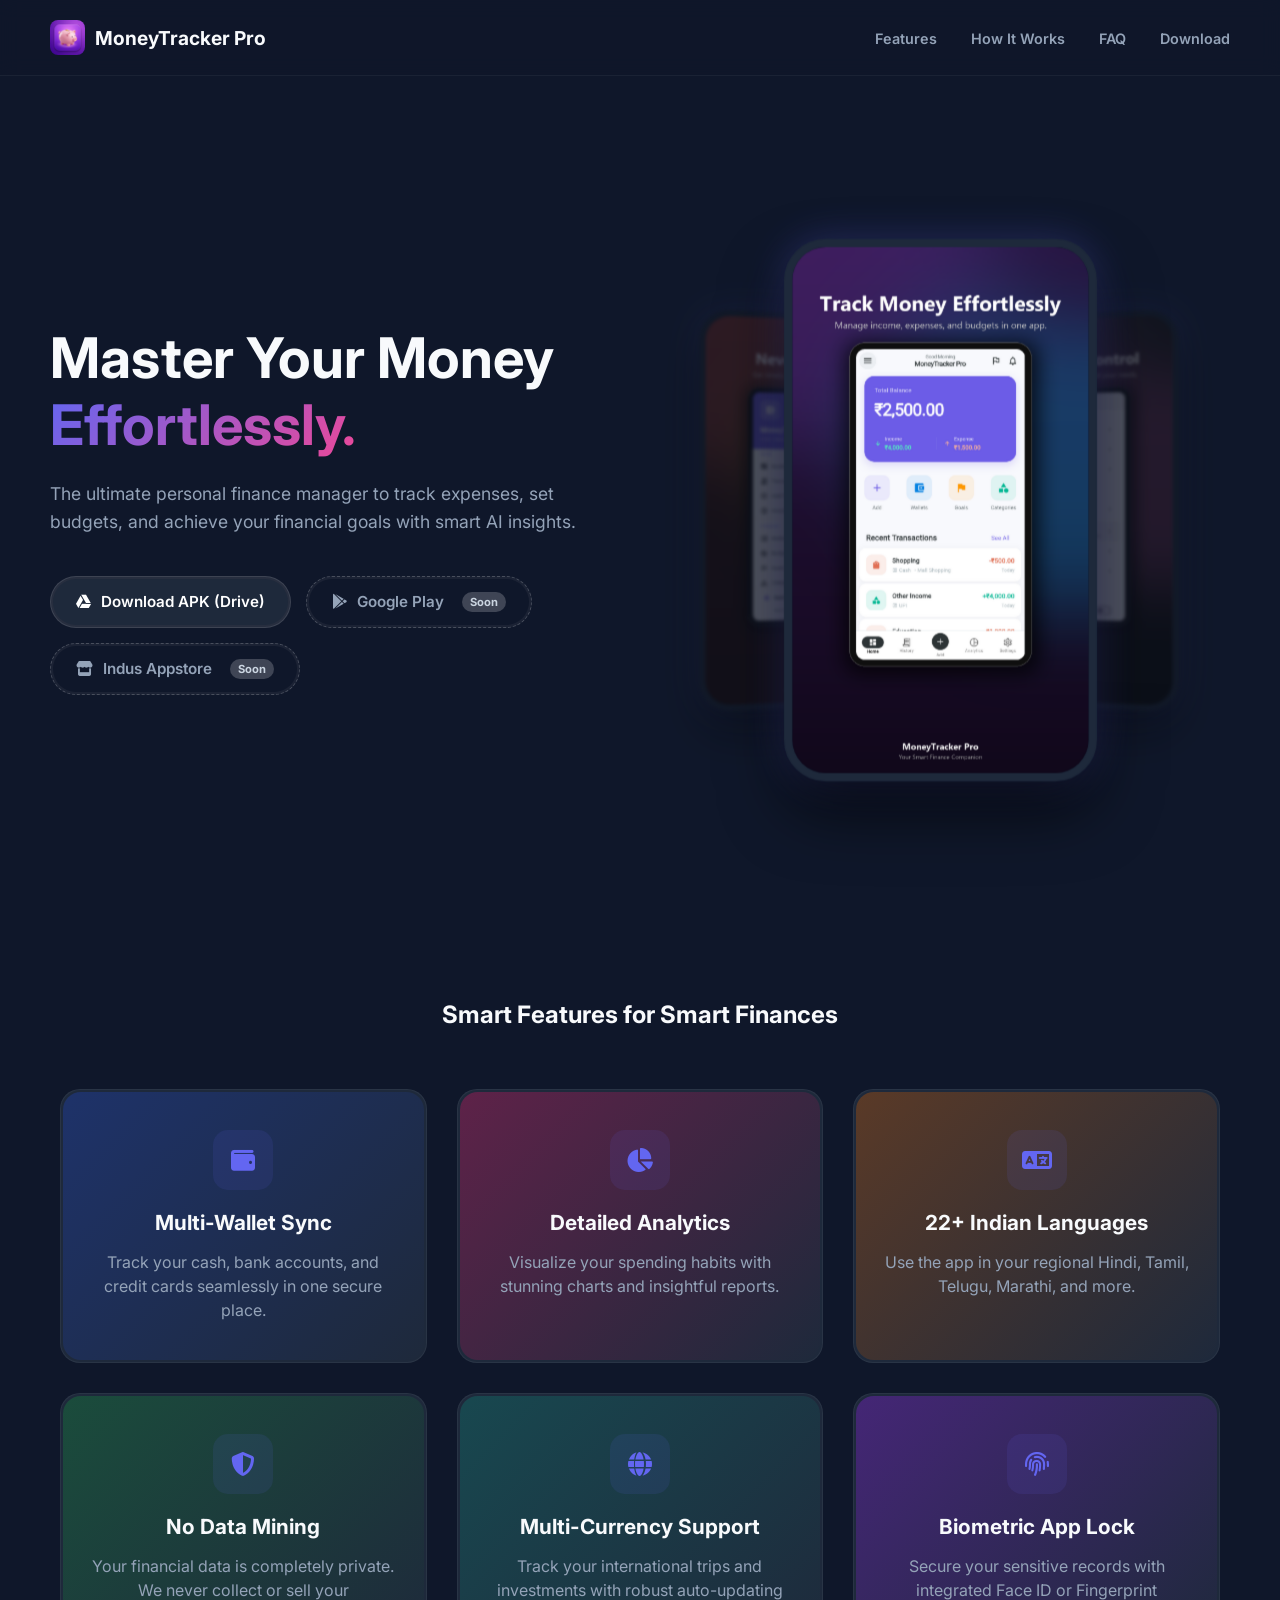
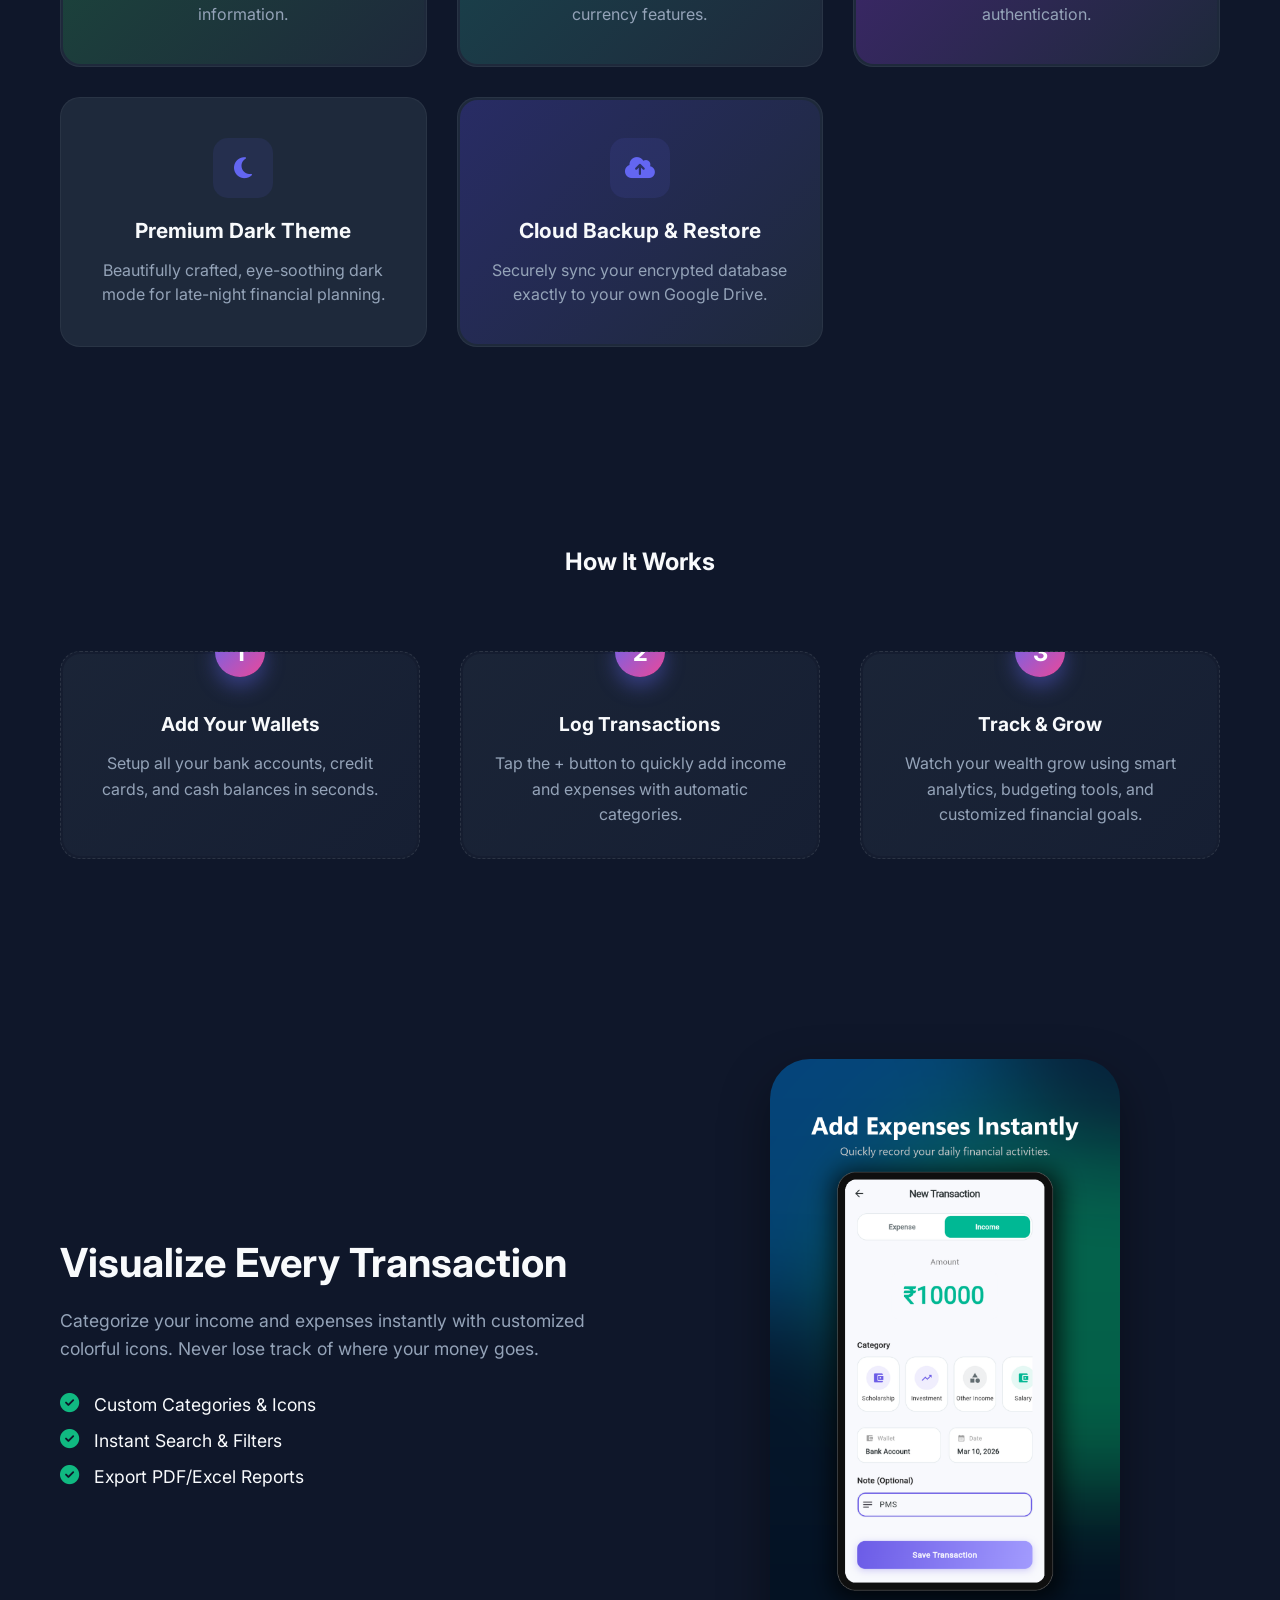
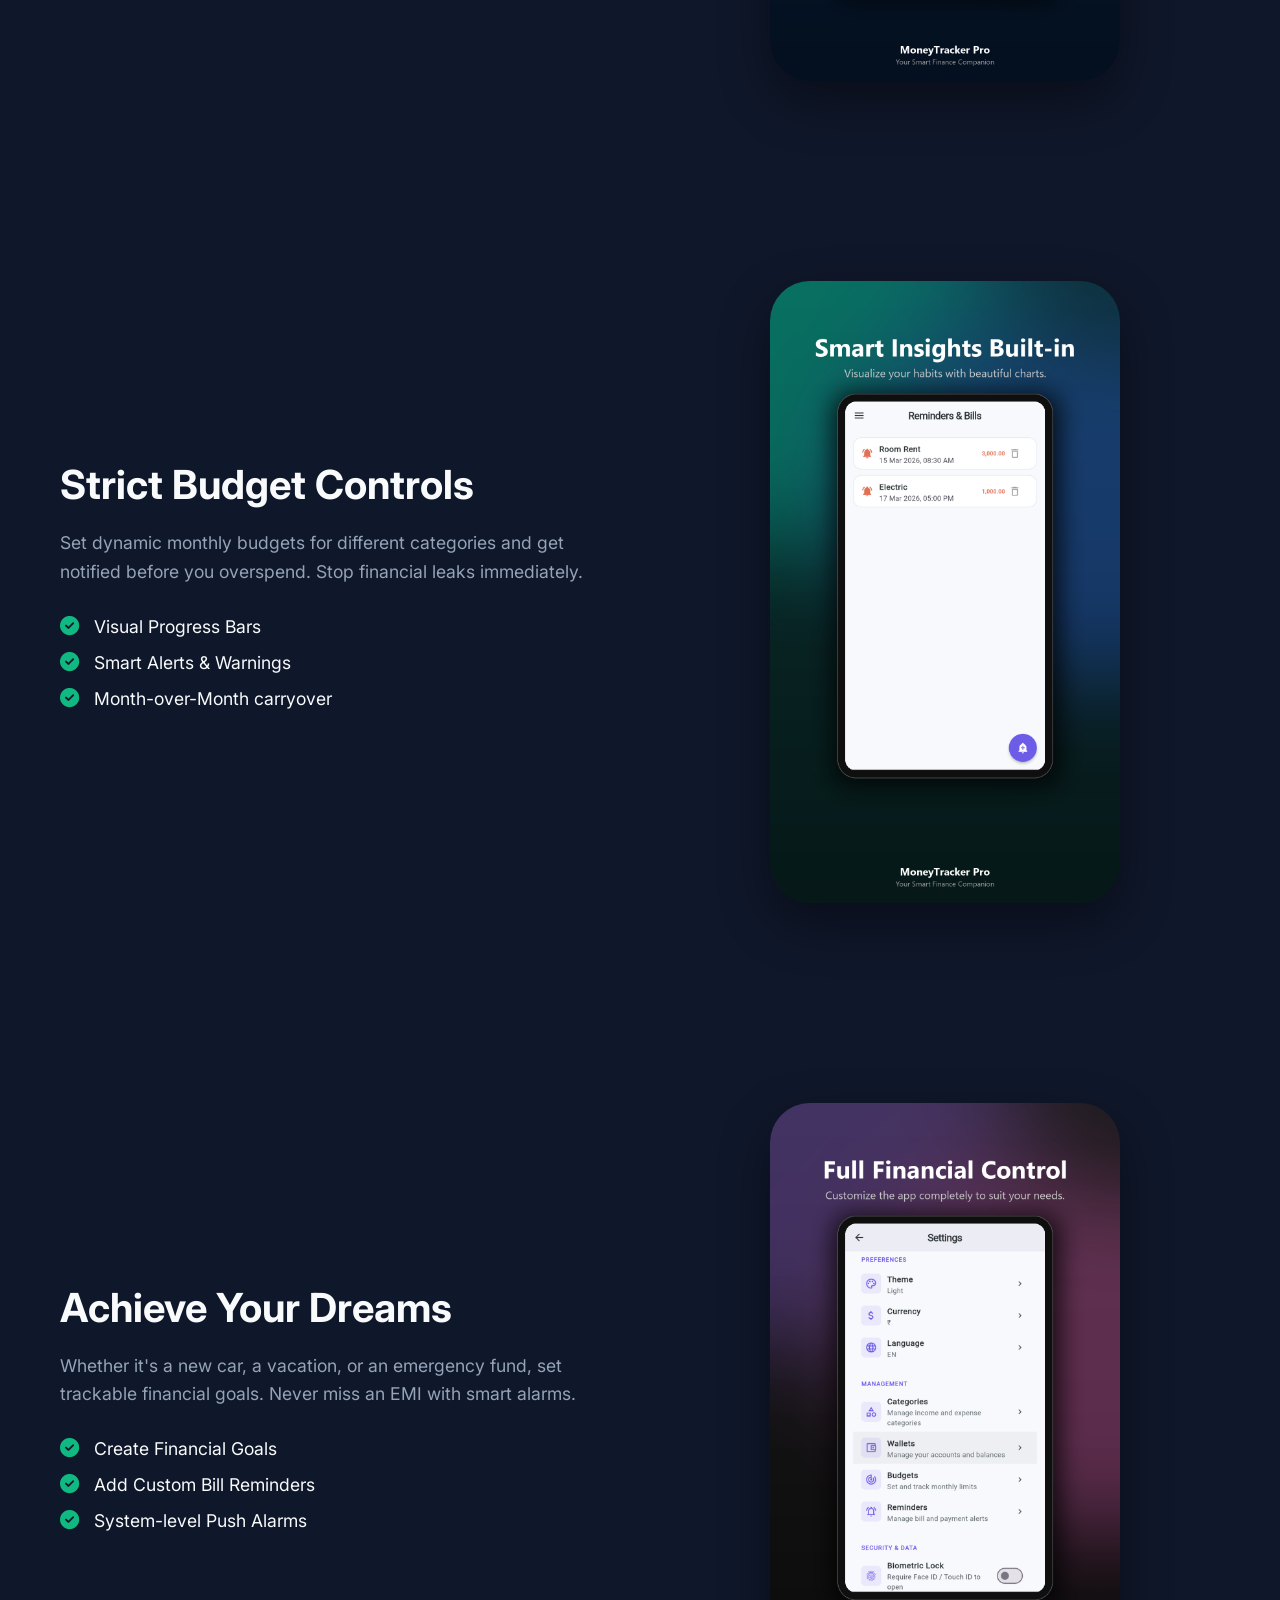
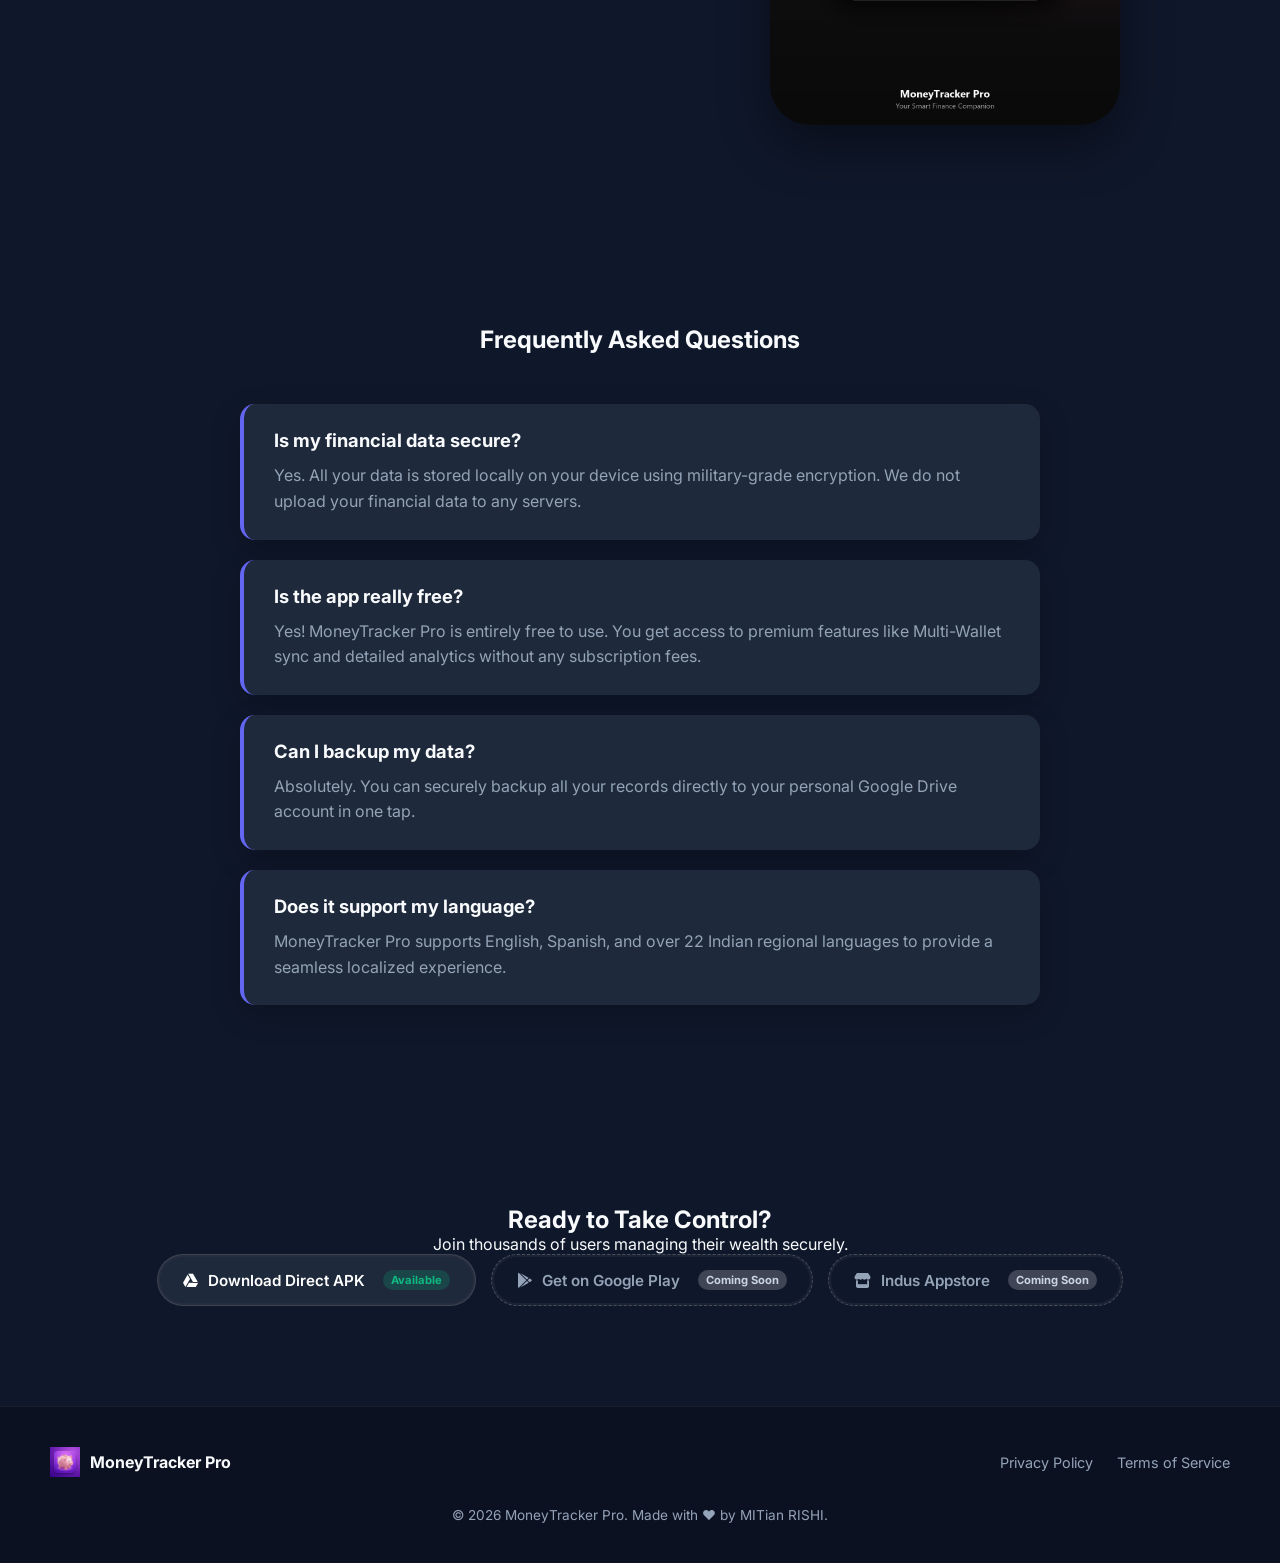
==== index.html @ 9db2c7a6 "Initial commit of MoneyTracker Pro landing page" ====
<!DOCTYPE html>
<html lang="en">

<head>
    <meta charset="UTF-8">
    <meta name="viewport" content="width=device-width, initial-scale=1.0">
    <title>MoneyTracker Pro | Smart Finance Companion</title>
    <link rel="stylesheet" href="style.css">
    <link rel="icon" type="image/png" href="assets/images/app_icon.png">
    <link href="https://fonts.googleapis.com/css2?family=Inter:wght@300;400;600;700&display=swap" rel="stylesheet">
    <!-- Font Awesome -->
    <link rel="stylesheet" href="https://cdnjs.cloudflare.com/ajax/libs/font-awesome/6.4.0/css/all.min.css">
</head>

<body>
    <nav class="navbar">
        <div class="logo">
            <img src="assets/images/app_icon.png" alt="MoneyTracker Pro Logo">
            <span>MoneyTracker Pro</span>
        </div>
        <div class="nav-links">
            <a href="#features">Features</a>
            <a href="#how-it-works">How It Works</a>
            <a href="#faq">FAQ</a>
            <a href="#download">Download</a>
        </div>
        <div class="hamburger">
            <span class="bar"></span>
            <span class="bar"></span>
            <span class="bar"></span>
        </div>
    </nav>

    <header class="hero">
        <div class="hero-content fade-in-up">
            <h1>Master Your Money<br><span>Effortlessly.</span></h1>
            <p>The ultimate personal finance manager to track expenses, set budgets, and achieve your financial goals
                with smart AI insights.</p>

            <div class="download-buttons">
                <a href="https://drive.google.com/file/d/1fyL3jxsyFUpqr23d3AqHpeP2SaKlklaO/view?usp=sharing"
                    class="btn btn-secondary"><i class="fab fa-google-drive"></i> Download APK (Drive)</a>
                <a href="#" class="btn btn-disabled" title="Coming Soon"><i class="fab fa-google-play"></i> Google Play
                    <span class="badge badge-soon">Soon</span></a>
                <a href="#" class="btn btn-disabled" title="Coming Soon"><i class="fas fa-store"></i> Indus Appstore
                    <span class="badge badge-soon">Soon</span></a>
            </div>
        </div>
        <div class="hero-image-container fade-in-up delay-1">
            <div class="phone-showcase">
                <div class="phone-layer bg-phone-left">
                    <img src="assets/images/playstore_screen_02.png" alt="MoneyTracker Pro Budgets">
                </div>
                <div class="phone-layer main-phone">
                    <img src="assets/images/playstore_screen_01.png" alt="MoneyTracker Pro Dashboard">
                </div>
                <div class="phone-layer bg-phone-right">
                    <img src="assets/images/playstore_screen_05.png" alt="MoneyTracker Pro Analytics">
                </div>
            </div>
        </div>
    </header>

    <section id="features" class="features section">
        <div class="container text-center">
            <h2 class="section-title fade-in-up">Smart Features for Smart Finances</h2>

            <div class="feature-grid">
                <!-- Feature 1 -->
                <div class="feature-card fade-in-up">
                    <div class="feature-icon"><i class="fas fa-wallet"></i></div>
                    <h3>Multi-Wallet Sync</h3>
                    <p>Track your cash, bank accounts, and credit cards seamlessly in one secure place.</p>
                </div>
                <!-- Feature 2 -->
                <div class="feature-card fade-in-up delay-1">
                    <div class="feature-icon"><i class="fas fa-chart-pie"></i></div>
                    <h3>Detailed Analytics</h3>
                    <p>Visualize your spending habits with stunning charts and insightful reports.</p>
                </div>
                <!-- Feature 3 -->
                <div class="feature-card fade-in-up delay-2">
                    <div class="feature-icon"><i class="fas fa-language"></i></div>
                    <h3>22+ Indian Languages</h3>
                    <p>Use the app in your regional Hindi, Tamil, Telugu, Marathi, and more.</p>
                </div>
                <!-- Feature 4 -->
                <div class="feature-card fade-in-up">
                    <div class="feature-icon"><i class="fas fa-shield-alt"></i></div>
                    <h3>No Data Mining</h3>
                    <p>Your financial data is completely private. We never collect or sell your information.</p>
                </div>
                <!-- Feature 5 -->
                <div class="feature-card fade-in-up delay-1">
                    <div class="feature-icon"><i class="fas fa-globe"></i></div>
                    <h3>Multi-Currency Support</h3>
                    <p>Track your international trips and investments with robust auto-updating currency features.</p>
                </div>
                <!-- Feature 6 -->
                <div class="feature-card fade-in-up delay-2">
                    <div class="feature-icon"><i class="fas fa-fingerprint"></i></div>
                    <h3>Biometric App Lock</h3>
                    <p>Secure your sensitive records with integrated Face ID or Fingerprint authentication.</p>
                </div>
                <!-- Feature 7 -->
                <div class="feature-card fade-in-up">
                    <div class="feature-icon"><i class="fas fa-moon"></i></div>
                    <h3>Premium Dark Theme</h3>
                    <p>Beautifully crafted, eye-soothing dark mode for late-night financial planning.</p>
                </div>
                <!-- Feature 8 -->
                <div class="feature-card fade-in-up delay-1">
                    <div class="feature-icon"><i class="fas fa-cloud-upload-alt"></i></div>
                    <h3>Cloud Backup & Restore</h3>
                    <p>Securely sync your encrypted database exactly to your own Google Drive.</p>
                </div>
            </div>
        </div>
    </section>

    <section id="how-it-works" class="how-it-works section">
        <div class="container text-center">
            <h2 class="section-title fade-in-up">How It Works</h2>
            <div class="steps-container">
                <div class="step-box fade-in-up">
                    <div class="step-num">1</div>
                    <h3>Add Your Wallets</h3>
                    <p>Setup all your bank accounts, credit cards, and cash balances in seconds.</p>
                </div>
                <div class="step-box fade-in-up delay-1">
                    <div class="step-num">2</div>
                    <h3>Log Transactions</h3>
                    <p>Tap the + button to quickly add income and expenses with automatic categories.</p>
                </div>
                <div class="step-box fade-in-up delay-2">
                    <div class="step-num">3</div>
                    <h3>Track & Grow</h3>
                    <p>Watch your wealth grow using smart analytics, budgeting tools, and customized financial goals.
                    </p>
                </div>
            </div>
        </div>
    </section>

    <section class="showcase section dark-bg">
        <div class="container showcase-flex">
            <div class="showcase-content fade-in-up">
                <h2>Visualize Every Transaction</h2>
                <p>Categorize your income and expenses instantly with customized colorful icons. Never lose track of
                    where your money goes.</p>
                <ul>
                    <li><i class="fas fa-check-circle"></i> Custom Categories & Icons</li>
                    <li><i class="fas fa-check-circle"></i> Instant Search & Filters</li>
                    <li><i class="fas fa-check-circle"></i> Export PDF/Excel Reports</li>
                </ul>
            </div>
            <div class="showcase-image fade-in-up delay-1">
                <img src="assets/images/playstore_screen_03.png" alt="Transactions Screen">
            </div>
        </div>
    </section>

    <!-- Reverse Showcase for Budgets -->
    <section class="showcase section">
        <div class="container showcase-flex showcase-reverse">
            <div class="showcase-image fade-in-up delay-1">
                <img src="assets/images/playstore_screen_04.png" alt="Budgets Screen">
            </div>
            <div class="showcase-content fade-in-up">
                <h2>Strict Budget Controls</h2>
                <p>Set dynamic monthly budgets for different categories and get notified before you overspend. Stop
                    financial leaks immediately.</p>
                <ul>
                    <li><i class="fas fa-check-circle"></i> Visual Progress Bars</li>
                    <li><i class="fas fa-check-circle"></i> Smart Alerts & Warnings</li>
                    <li><i class="fas fa-check-circle"></i> Month-over-Month carryover</li>
                </ul>
            </div>
        </div>
    </section>

    <!-- Standard Showcase for Goals & Reminders -->
    <section class="showcase section dark-bg">
        <div class="container showcase-flex">
            <div class="showcase-content fade-in-up">
                <h2>Achieve Your Dreams</h2>
                <p>Whether it's a new car, a vacation, or an emergency fund, set trackable financial goals. Never miss
                    an EMI with smart alarms.</p>
                <ul>
                    <li><i class="fas fa-check-circle"></i> Create Financial Goals</li>
                    <li><i class="fas fa-check-circle"></i> Add Custom Bill Reminders</li>
                    <li><i class="fas fa-check-circle"></i> System-level Push Alarms</li>
                </ul>
            </div>
            <div class="showcase-image fade-in-up delay-1">
                <img src="assets/images/playstore_screen_05.png" alt="Goals and Reminders Screen">
            </div>
        </div>
    </section>

    <section id="faq" class="faq section dark-bg">
        <div class="container">
            <h2 class="section-title text-center fade-in-up">Frequently Asked Questions</h2>
            <div class="faq-list">
                <div class="faq-item fade-in-up">
                    <h4>Is my financial data secure?</h4>
                    <p>Yes. All your data is stored locally on your device using military-grade encryption. We do not
                        upload your financial data to any servers.</p>
                </div>
                <div class="faq-item fade-in-up delay-1">
                    <h4>Is the app really free?</h4>
                    <p>Yes! MoneyTracker Pro is entirely free to use. You get access to premium features like
                        Multi-Wallet sync and detailed analytics without any subscription fees.</p>
                </div>
                <div class="faq-item fade-in-up delay-2">
                    <h4>Can I backup my data?</h4>
                    <p>Absolutely. You can securely backup all your records directly to your personal Google Drive
                        account in one tap.</p>
                </div>
                <div class="faq-item fade-in-up delay-1">
                    <h4>Does it support my language?</h4>
                    <p>MoneyTracker Pro supports English, Spanish, and over 22 Indian regional languages to provide a
                        seamless localized experience.</p>
                </div>
            </div>
        </div>
    </section>

    <section id="download" class="cta section text-center">
        <div class="container fade-in-up">
            <h2>Ready to Take Control?</h2>
            <p>Join thousands of users managing their wealth securely.</p>
            <div class="download-buttons center">
                <a href="https://drive.google.com/file/d/1fyL3jxsyFUpqr23d3AqHpeP2SaKlklaO/view?usp=sharing"
                    class="btn btn-secondary"><i class="fab fa-google-drive"></i> Download Direct APK <span
                        class="badge badge-avail">Available</span></a>
                <a href="#" class="btn btn-disabled"><i class="fab fa-google-play"></i> Get on Google Play <span
                        class="badge badge-soon">Coming Soon</span></a>
                <a href="#" class="btn btn-disabled"><i class="fas fa-store"></i> Indus Appstore <span
                        class="badge badge-soon">Coming Soon</span></a>
            </div>
        </div>
    </section>

    <footer>
        <div class="footer-content">
            <div class="logo">
                <img src="assets/images/app_icon.png" alt="MoneyTracker Pro Logo" width="30">
                <span>MoneyTracker Pro</span>
            </div>
            <div class="footer-links">
                <a href="privacy.html">Privacy Policy</a>
                <a href="terms.html">Terms of Service</a>
            </div>
        </div>
        <div class="credits">
            <p>&copy; 2026 MoneyTracker Pro. Made with ❤️ by MITian RISHI.</p>
        </div>
    </footer>

    <script src="script.js"></script>
</body>

</html>
---- style.css ----
:root {
    --primary: #6366f1;
    --primary-alt: #4f46e5;
    --secondary: #ec4899;
    --bg-dark: #0f172a;
    --bg-card: #1e293b;
    --text-main: #f8fafc;
    --text-muted: #94a3b8;
    --success: #10b981;
}

* {
    margin: 0;
    padding: 0;
    box-sizing: border-box;
    font-family: 'Inter', sans-serif;
}

body {
    background-color: var(--bg-dark);
    color: var(--text-main);
    overflow-x: hidden;
}

a {
    text-decoration: none;
    color: inherit;
}

.container {
    max-width: 1200px;
    margin: 0 auto;
    padding: 0 20px;
}

.section {
    padding: 100px 0;
}

.text-center {
    text-align: center;
}

/* Navbar */
.navbar {
    display: flex;
    justify-content: space-between;
    align-items: center;
    padding: 20px 50px;
    background: rgba(15, 23, 42, 0.8);
    backdrop-filter: blur(10px);
    position: fixed;
    top: 0;
    width: 100%;
    z-index: 100;
    border-bottom: 1px solid rgba(255,255,255,0.05);
}

.navbar .logo {
    display: flex;
    align-items: center;
    gap: 10px;
    font-weight: 700;
    font-size: 1.2rem;
}

.navbar .logo img {
    height: 35px;
    border-radius: 8px;
}

.nav-links a {
    margin-left: 30px;
    font-weight: 600;
    font-size: 0.9rem;
    color: var(--text-muted);
    transition: color 0.3s;
}

.nav-links a:hover {
    color: var(--text-main);
}

/* Hero Section */
.hero {
    display: flex;
    align-items: center;
    justify-content: space-between;
    min-height: 100vh;
    padding: 120px 50px 0;
    max-width: 1300px;
    margin: 0 auto;
}

.hero-content {
    flex: 1;
    max-width: 600px;
}

.hero-content h1 {
    font-size: 3.5rem;
    line-height: 1.2;
    margin-bottom: 20px;
}

.hero-content h1 span {
    background: linear-gradient(135deg, var(--primary), var(--secondary));
    -webkit-background-clip: text;
    background-clip: text;
    -webkit-text-fill-color: transparent;
}

.hero-content p {
    font-size: 1.1rem;
    color: var(--text-muted);
    margin-bottom: 40px;
    line-height: 1.6;
}

/* 3D Phone Showcase Animations */
.hero-image-container {
    flex: 1;
    display: flex;
    justify-content: center;
    perspective: 1200px;
    padding-left: 20px;
}

.phone-showcase {
    position: relative;
    width: 380px;
    height: 700px;
    display: flex;
    align-items: center;
    justify-content: center;
    transform-style: preserve-3d;
    animation: floating-phones 6s ease-in-out infinite;
}

.phone-layer {
    position: absolute;
    width: 300px;
    border-radius: 40px;
    box-shadow: 0 30px 60px rgba(0,0,0,0.6), 0 0 40px rgba(99, 102, 241, 0.3);
    border: 8px solid #1e293b;
    background: #0f172a;
    overflow: hidden;
    transition: transform 0.6s cubic-bezier(0.25, 1, 0.5, 1), box-shadow 0.6s ease, filter 0.6s ease;
}

.phone-layer img {
    width: 100%;
    display: block;
}

.main-phone {
    z-index: 3;
    transform: translateZ(50px);
}

.bg-phone-left {
    z-index: 1;
    transform: translateX(-140px) translateZ(-150px) rotateY(15deg) scale(0.85);
    opacity: 0.5;
    filter: blur(2px) brightness(0.6);
}

.bg-phone-right {
    z-index: 2;
    transform: translateX(140px) translateZ(-150px) rotateY(-15deg) scale(0.85);
    opacity: 0.5;
    filter: blur(2px) brightness(0.6);
}

.phone-showcase:hover .bg-phone-left {
    transform: translateX(-190px) translateZ(-80px) rotateY(10deg) scale(0.9);
    opacity: 0.8;
    filter: blur(1px) brightness(0.9);
    box-shadow: -20px 20px 40px rgba(236, 72, 153, 0.2);
}

.phone-showcase:hover .bg-phone-right {
    transform: translateX(190px) translateZ(-80px) rotateY(-10deg) scale(0.9);
    opacity: 0.8;
    filter: blur(1px) brightness(0.9);
    box-shadow: 20px 20px 40px rgba(99, 102, 241, 0.2);
}

.phone-showcase:hover .main-phone {
    transform: translateZ(90px) scale(1.02);
    box-shadow: 0 40px 80px rgba(99, 102, 241, 0.5), 0 0 60px rgba(236, 72, 153, 0.3);
}

@keyframes floating-phones {
    0% { transform: translateY(0px) rotateX(2deg) rotateY(0deg); }
    50% { transform: translateY(-20px) rotateX(-2deg) rotateY(3deg); }
    100% { transform: translateY(0px) rotateX(2deg) rotateY(0deg); }
}

/* Buttons */
.download-buttons {
    display: flex;
    flex-wrap: wrap;
    gap: 15px;
}

.download-buttons.center {
    justify-content: center;
}

.btn {
    padding: 15px 25px;
    border-radius: 50px;
    font-weight: 600;
    font-size: 0.95rem;
    display: flex;
    align-items: center;
    gap: 10px;
    transition: all 0.3s ease;
    cursor: pointer;
    position: relative;
    overflow: hidden;
    z-index: 1;
}

.btn::before {
    content: '';
    position: absolute;
    top: -50%;
    left: -50%;
    width: 200%;
    height: 200%;
    background: conic-gradient(transparent, var(--secondary), var(--primary), transparent 50%);
    animation: rotate-border 2.5s linear infinite;
    opacity: 0;
    transition: opacity 0.3s ease;
    z-index: -2;
}

.btn::after {
    content: '';
    position: absolute;
    inset: 2px;
    border-radius: 48px;
    z-index: -1;
}

.btn:hover::before {
    opacity: 1;
}

.btn-primary {
    background: var(--primary);
    color: white;
    box-shadow: 0 10px 20px rgba(99, 102, 241, 0.3);
}
.btn-primary::after {
    background: var(--primary);
}
.btn-primary:hover {
    background: var(--primary-alt);
    transform: translateY(-3px);
}

.btn-secondary {
    background: rgba(255,255,255,0.1);
    color: white;
    border: 1px solid rgba(255,255,255,0.1);
}
.btn-secondary::after {
    background: #1e293b;
}

.btn-secondary:hover {
    background: transparent;
    border-color: transparent;
    transform: translateY(-3px);
}

.btn-disabled {
    background: rgba(255,255,255,0.05);
    color: var(--text-muted);
    cursor: not-allowed;
    border: 1px dashed rgba(255,255,255,0.2);
}
.btn-disabled::after {
    background: #0f172a;
}
.btn-disabled:hover {
    border-color: transparent;
    transform: translateY(-2px);
}

.badge {
    font-size: 0.7rem;
    padding: 3px 8px;
    border-radius: 12px;
    margin-left: 8px;
    font-weight: 700;
}
.badge-soon {
    background: rgba(255,255,255,0.2);
    color: #cbd5e1;
}
.badge-avail {
    background: rgba(16, 185, 129, 0.2);
    color: var(--success);
}

/* Features Grid */
.feature-grid {
    display: grid;
    grid-template-columns: repeat(auto-fit, minmax(300px, 1fr));
    gap: 30px;
    margin-top: 60px;
}

.feature-card {
    background: var(--bg-card);
    padding: 40px 30px;
    border-radius: 20px;
    border: 1px solid rgba(255,255,255,0.05);
    transition: transform 0.3s, box-shadow 0.3s;
    position: relative;
    overflow: hidden;
    z-index: 1;
}

.feature-card::before {
    content: '';
    position: absolute;
    top: -50%;
    left: -50%;
    width: 200%;
    height: 200%;
    background: conic-gradient(transparent, var(--primary), #818cf8, var(--secondary), transparent 50%);
    animation: rotate-border 2.5s linear infinite;
    opacity: 0;
    transition: opacity 0.5s ease;
    z-index: -2;
}

.feature-card::after {
    content: '';
    position: absolute;
    inset: 2px;
    background: linear-gradient(135deg, var(--bg-card), #161f33);
    border-radius: 18px;
    z-index: -1;
}

/* Specific Feature Card Tinting for UI Enhancement */
.feature-card:nth-child(1)::after { background: linear-gradient(135deg, rgba(30, 64, 175, 0.4), var(--bg-card)); } /* Blue - Wallet */
.feature-card:nth-child(2)::after { background: linear-gradient(135deg, rgba(190, 24, 93, 0.4), var(--bg-card)); } /* Pink - Analytics */
.feature-card:nth-child(3)::after { background: linear-gradient(135deg, rgba(180, 83, 9, 0.4), var(--bg-card)); } /* Orange - Languages */
.feature-card:nth-child(4)::after { background: linear-gradient(135deg, rgba(21, 128, 61, 0.4), var(--bg-card)); } /* Green - Privacy */
.feature-card:nth-child(5)::after { background: linear-gradient(135deg, rgba(15, 118, 110, 0.4), var(--bg-card)); } /* Teal - Currency */
.feature-card:nth-child(6)::after { background: linear-gradient(135deg, rgba(126, 34, 206, 0.4), var(--bg-card)); } /* Purple - Biometric */
.feature-card:nth-child(7)::after { background: linear-gradient(135deg, rgba(30, 41, 59, 0.8), var(--bg-card)); } /* Dark Slate - Theme */
.feature-card:nth-child(8)::after { background: linear-gradient(135deg, rgba(55, 48, 163, 0.4), var(--bg-card)); } /* Indigo - Cloud */

.feature-card:hover {
    transform: translateY(-10px);
    box-shadow: 0 20px 50px rgba(99, 102, 241, 0.2);
    border-color: transparent;
}

.feature-card:hover::before {
    opacity: 1;
}

.feature-icon {
    width: 60px;
    height: 60px;
    background: rgba(99, 102, 241, 0.1);
    color: var(--primary);
    border-radius: 15px;
    display: flex;
    align-items: center;
    justify-content: center;
    font-size: 1.5rem;
    margin: 0 auto 20px;
}

.feature-card h3 {
    margin-bottom: 15px;
    font-size: 1.3rem;
}

.feature-card p {
    color: var(--text-muted);
    line-height: 1.5;
}

/* Showcase Section */
.showcase-flex {
    display: flex;
    align-items: center;
    gap: 60px;
}

.showcase-reverse {
    flex-direction: row-reverse;
}

.showcase-content {
    flex: 1;
}

.showcase-content h2 {
    font-size: 2.5rem;
    margin-bottom: 20px;
}

.showcase-content p {
    color: var(--text-muted);
    line-height: 1.6;
    margin-bottom: 30px;
    font-size: 1.1rem;
}

.showcase-content ul {
    list-style: none;
}

.showcase-content ul li {
    margin-bottom: 15px;
    display: flex;
    align-items: center;
    gap: 15px;
    font-size: 1.1rem;
}

.showcase-content ul li i {
    color: var(--success);
    font-size: 1.2rem;
}

.showcase-image {
    flex: 1;
    display: flex;
    justify-content: center;
}

.showcase-image img {
    max-width: 350px;
    border-radius: 40px;
    box-shadow: 0 20px 50px rgba(0,0,0,0.4);
}

/* How It Works */
.how-it-works {
    background: var(--bg-dark);
}

.steps-container {
    display: grid;
    grid-template-columns: repeat(auto-fit, minmax(250px, 1fr));
    gap: 40px;
    margin-top: 50px;
}

.step-box {
    padding: 40px 30px 30px 30px;
    position: relative;
    border: 1px dashed rgba(255,255,255,0.1);
    border-radius: 20px;
    background: rgba(30, 41, 59, 0.4);
    transition: transform 0.3s, border-color 0.3s;
    overflow: hidden;
    z-index: 1;
    margin-top: 25px;
}

.step-box::before {
    content: '';
    position: absolute;
    top: -50%;
    left: -50%;
    width: 200%;
    height: 200%;
    background: conic-gradient(transparent, var(--secondary), #f472b6, var(--primary), transparent 50%);
    animation: rotate-border 2.5s linear infinite;
    opacity: 0;
    transition: opacity 0.5s ease;
    z-index: -2;
}

.step-box::after {
    content: '';
    position: absolute;
    inset: 2px;
    background: linear-gradient(135deg, rgba(30, 41, 59, 0.6), #161f33);
    border-radius: 18px;
    z-index: -1;
}

.step-box:hover {
    transform: translateY(-8px);
    border-color: transparent;
    box-shadow: 0 20px 50px rgba(236, 72, 153, 0.2);
}

.step-box:hover::before {
    opacity: 1;
}

.step-num {
    position: absolute;
    top: -25px;
    left: 50%;
    transform: translateX(-50%);
    width: 50px;
    height: 50px;
    background: linear-gradient(135deg, var(--primary), var(--secondary));
    color: white;
    border-radius: 50%;
    display: flex;
    align-items: center;
    justify-content: center;
    font-size: 1.5rem;
    font-weight: 700;
    box-shadow: 0 10px 20px rgba(99, 102, 241, 0.4);
    z-index: 2;
}

.step-box h3 {
    margin-top: 20px;
    margin-bottom: 15px;
    font-size: 1.2rem;
}

.step-box p {
    color: var(--text-muted);
    line-height: 1.6;
}

/* FAQ */
.faq-list {
    max-width: 800px;
    margin: 50px auto 0;
    display: flex;
    flex-direction: column;
    gap: 20px;
}

.faq-item {
    background: var(--bg-card);
    padding: 25px 30px;
    border-radius: 15px;
    border-left: 4px solid var(--primary);
    box-shadow: 0 10px 30px rgba(0,0,0,0.2);
}

.faq-item h4 {
    font-size: 1.15rem;
    margin-bottom: 12px;
    color: var(--text-main);
}

.faq-item p {
    color: var(--text-muted);
    line-height: 1.6;
}

/* Footer */
footer {
    border-top: 1px solid rgba(255,255,255,0.05);
    padding: 40px 50px;
    background: #0b1121;
}

.footer-content {
    display: flex;
    justify-content: space-between;
    align-items: center;
    margin-bottom: 30px;
    flex-wrap: wrap;
}

.footer-content .logo {
    display: flex;
    align-items: center;
    gap: 10px;
    font-weight: 700;
}

.footer-links a {
    color: var(--text-muted);
    margin-left: 20px;
    font-size: 0.9rem;
}

.footer-links a:hover {
    color: var(--text-main);
}

.credits {
    text-align: center;
    color: var(--text-muted);
    font-size: 0.85rem;
    margin-top: 20px;
}

/* Animations */
@keyframes rotate-border {
    100% { transform: rotate(360deg); }
}

@keyframes float {
    0% { transform: translateY(0px); }
    50% { transform: translateY(-20px); }
    100% { transform: translateY(0px); }
}

.float-anim {
    animation: float 6s ease-in-out infinite;
}

.fade-in-up {
    opacity: 0;
    transform: translateY(40px);
    transition: opacity 0.8s ease-out, transform 0.8s ease-out;
}

.fade-in-up.visible {
    opacity: 1;
    transform: translateY(0);
}

.delay-1 { transition-delay: 0.2s; }
.delay-2 { transition-delay: 0.4s; }

/* Hamburger Menu */
.hamburger {
    display: none;
    cursor: pointer;
    width: 30px;
    height: 24px;
    position: relative;
    z-index: 101; /* Above mobile menu */
}

.hamburger .bar {
    display: block;
    width: 100%;
    height: 3px;
    background-color: var(--text-main);
    border-radius: 3px;
    position: absolute;
    transition: all 0.3s ease-in-out;
}

.hamburger .bar:nth-child(1) { top: 0; }
.hamburger .bar:nth-child(2) { top: 10px; }
.hamburger .bar:nth-child(3) { top: 20px; }

.hamburger.active .bar:nth-child(1) {
    top: 10px;
    transform: rotate(45deg);
}

.hamburger.active .bar:nth-child(2) {
    opacity: 0;
}

.hamburger.active .bar:nth-child(3) {
    top: 10px;
    transform: rotate(-45deg);
}

/* Responsive */
@media (max-width: 900px) {
    .hero, .showcase-flex {
        flex-direction: column;
        text-align: center;
        padding-top: 120px;
    }
    .hero-content {
        margin-bottom: 40px;
    }
    .hero-content h1 {
        font-size: 2.8rem;
    }
    .download-buttons {
        justify-content: center;
    }
    .showcase-content ul {
        display: inline-block;
        text-align: left;
    }
    .navbar {
        padding: 15px 25px;
    }
    
    /* Mobile Menu Styles */
    .hamburger {
        display: block;
    }
    
    .nav-links {
        position: absolute;
        top: -500px;
        left: 0;
        background: rgba(15, 23, 42, 0.98);
        backdrop-filter: blur(15px);
        width: 100%;
        height: auto;
        padding: 90px 20px 30px;
        flex-direction: column;
        align-items: center;
        justify-content: flex-start;
        gap: 25px;
        transition: top 0.4s cubic-bezier(0.68, -0.55, 0.265, 1.55);
        display: flex;
        z-index: -1;
        border-radius: 0 0 20px 20px;
        border-bottom: 1px solid rgba(255, 255, 255, 0.05);
        box-shadow: 0 15px 30px rgba(0, 0, 0, 0.5);
    }
    
    .nav-links.active {
        top: 0;
    }
    
    .nav-links a {
        margin: 0;
        font-size: 1.2rem;
    }

    /* Fix 3D Phone Showcase for Tablets */
    .hero-image-container {
        padding-left: 0;
        transform: scale(0.8);
        margin-top: 20px;
    }
}

@media (max-width: 600px) {
    .hero-content h1 {
        font-size: 2.2rem;
    }
    .hero-content p {
        font-size: 1rem;
    }
    
    /* Fix 3D Phone Showcase for Mobile */
    .hero-image-container {
        transform: scale(0.55);
        margin-top: -50px;
        height: 450px;
        align-items: flex-start;
    }
    
    .phone-showcase {
        width: 300px;
        height: 550px;
    }
    
    .phone-layer {
        width: 250px;
    }
    
    .bg-phone-left {
        transform: translateX(-100px) translateZ(-150px) rotateY(15deg) scale(0.85);
    }
    
    .bg-phone-right {
        transform: translateX(100px) translateZ(-150px) rotateY(-15deg) scale(0.85);
    }

    .showcase-content h2 {
        font-size: 2rem;
    }
    
    .showcase-image img {
        max-width: 100%;
        padding: 0 20px;
    }
    
    .download-buttons {
        flex-direction: column;
        align-items: stretch;
    }
    
    .btn {
        justify-content: center;
    }
    
    .footer-content {
        flex-direction: column;
        gap: 20px;
    }
    
    .footer-links {
        display: flex;
        flex-direction: column;
        align-items: center;
        gap: 15px;
    }
    
    .footer-links a {
        margin-left: 0;
    }
}
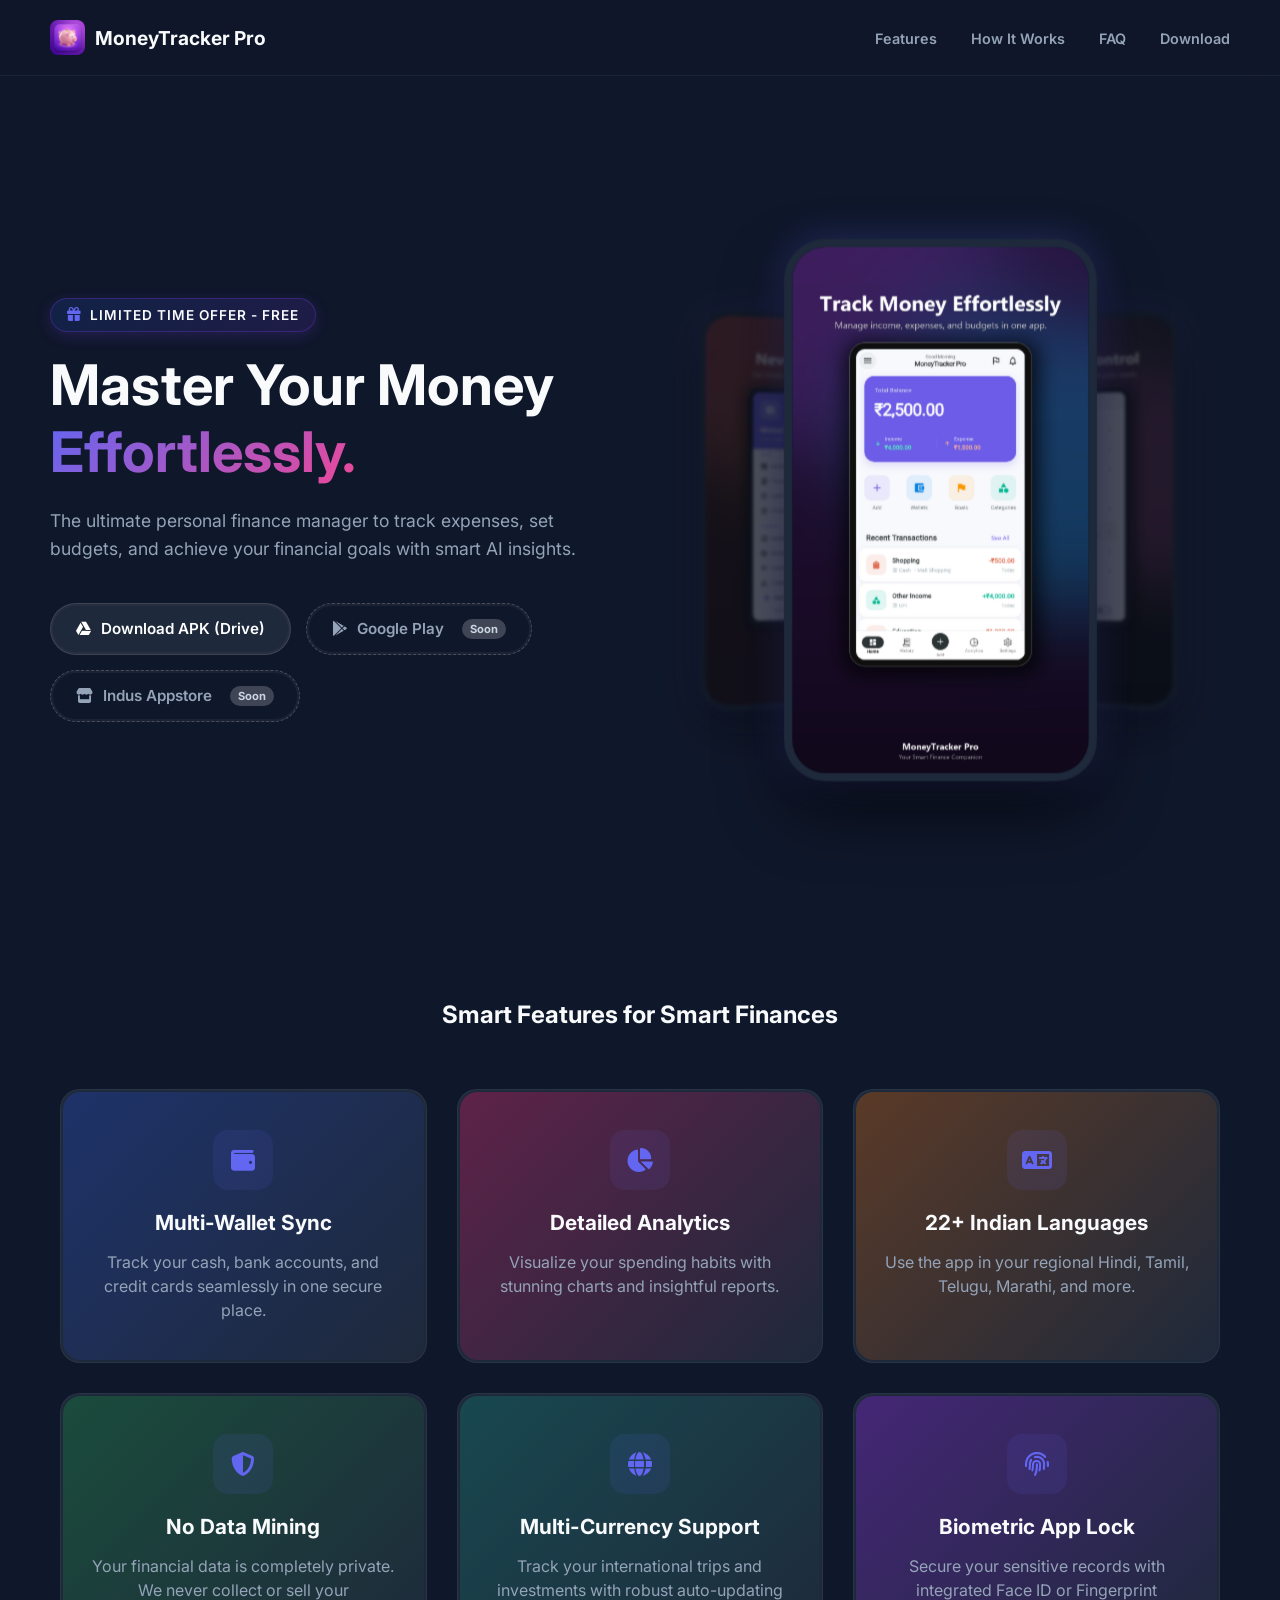
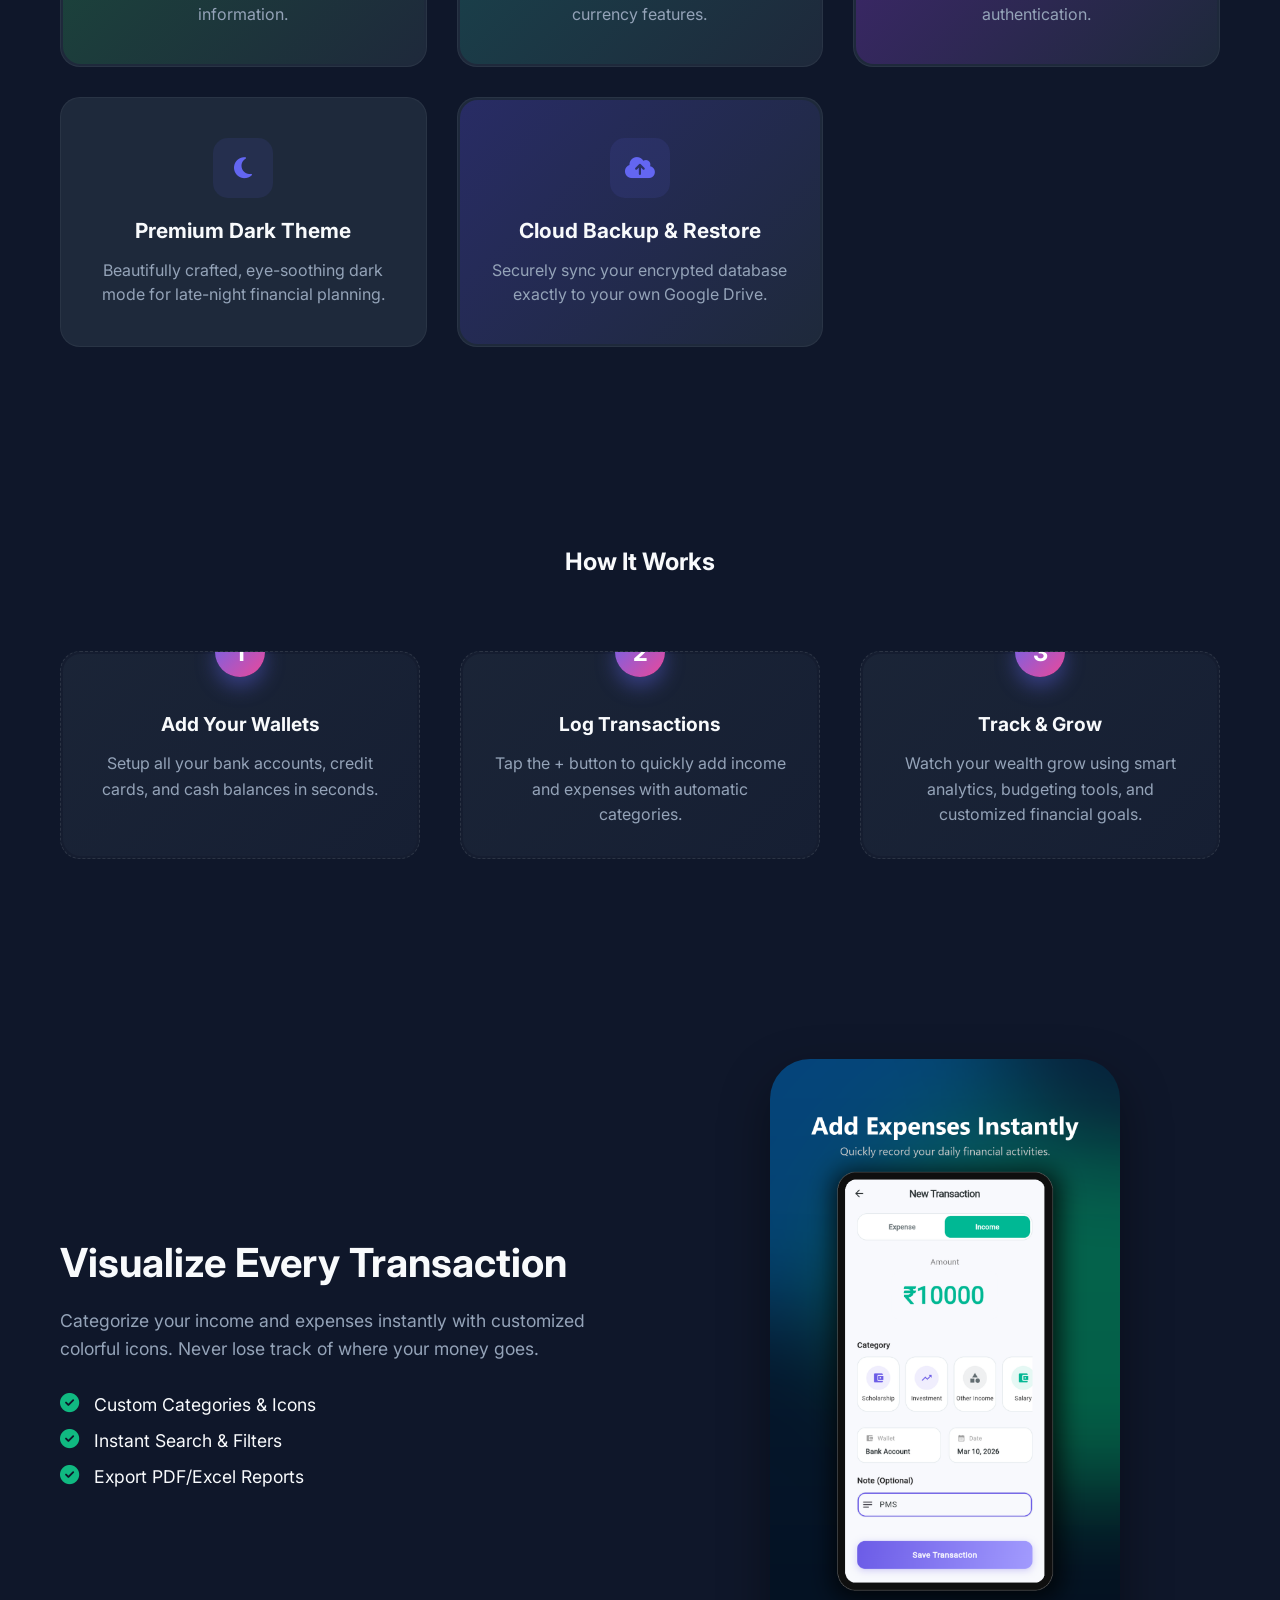
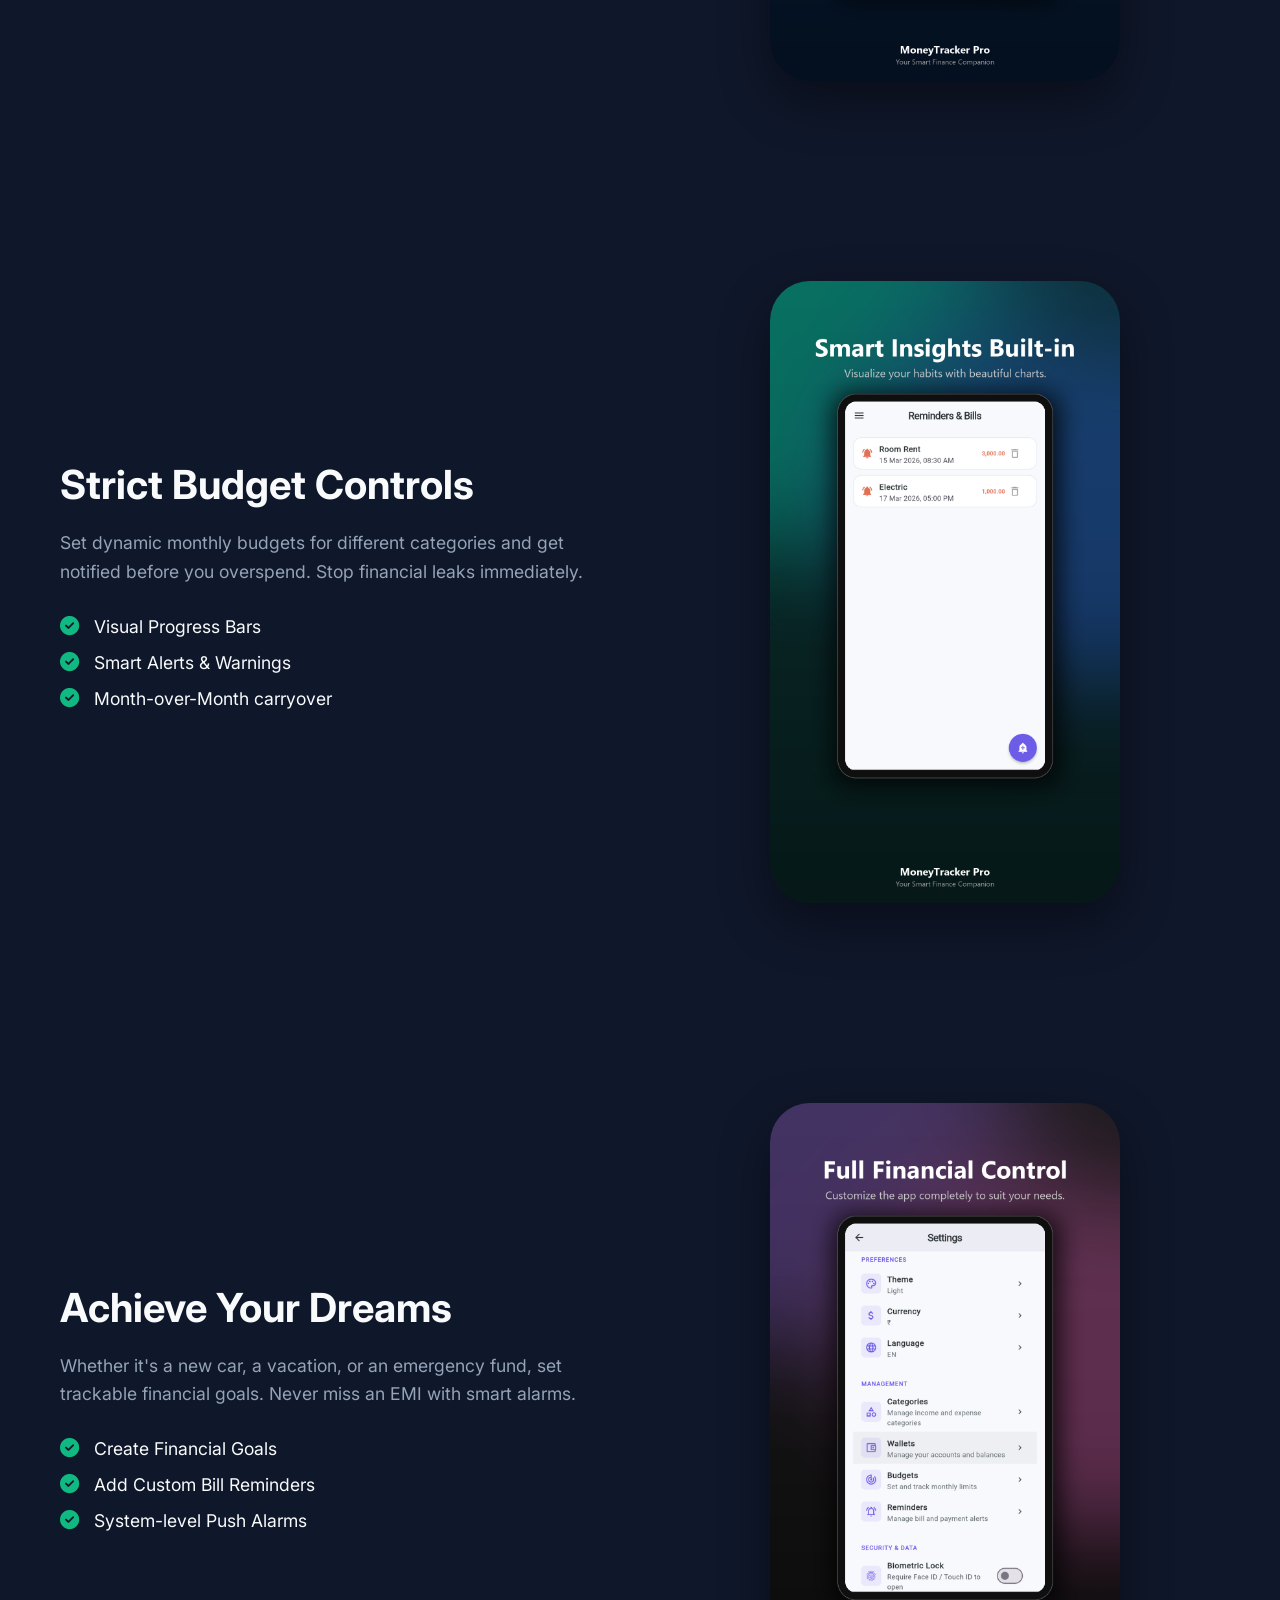
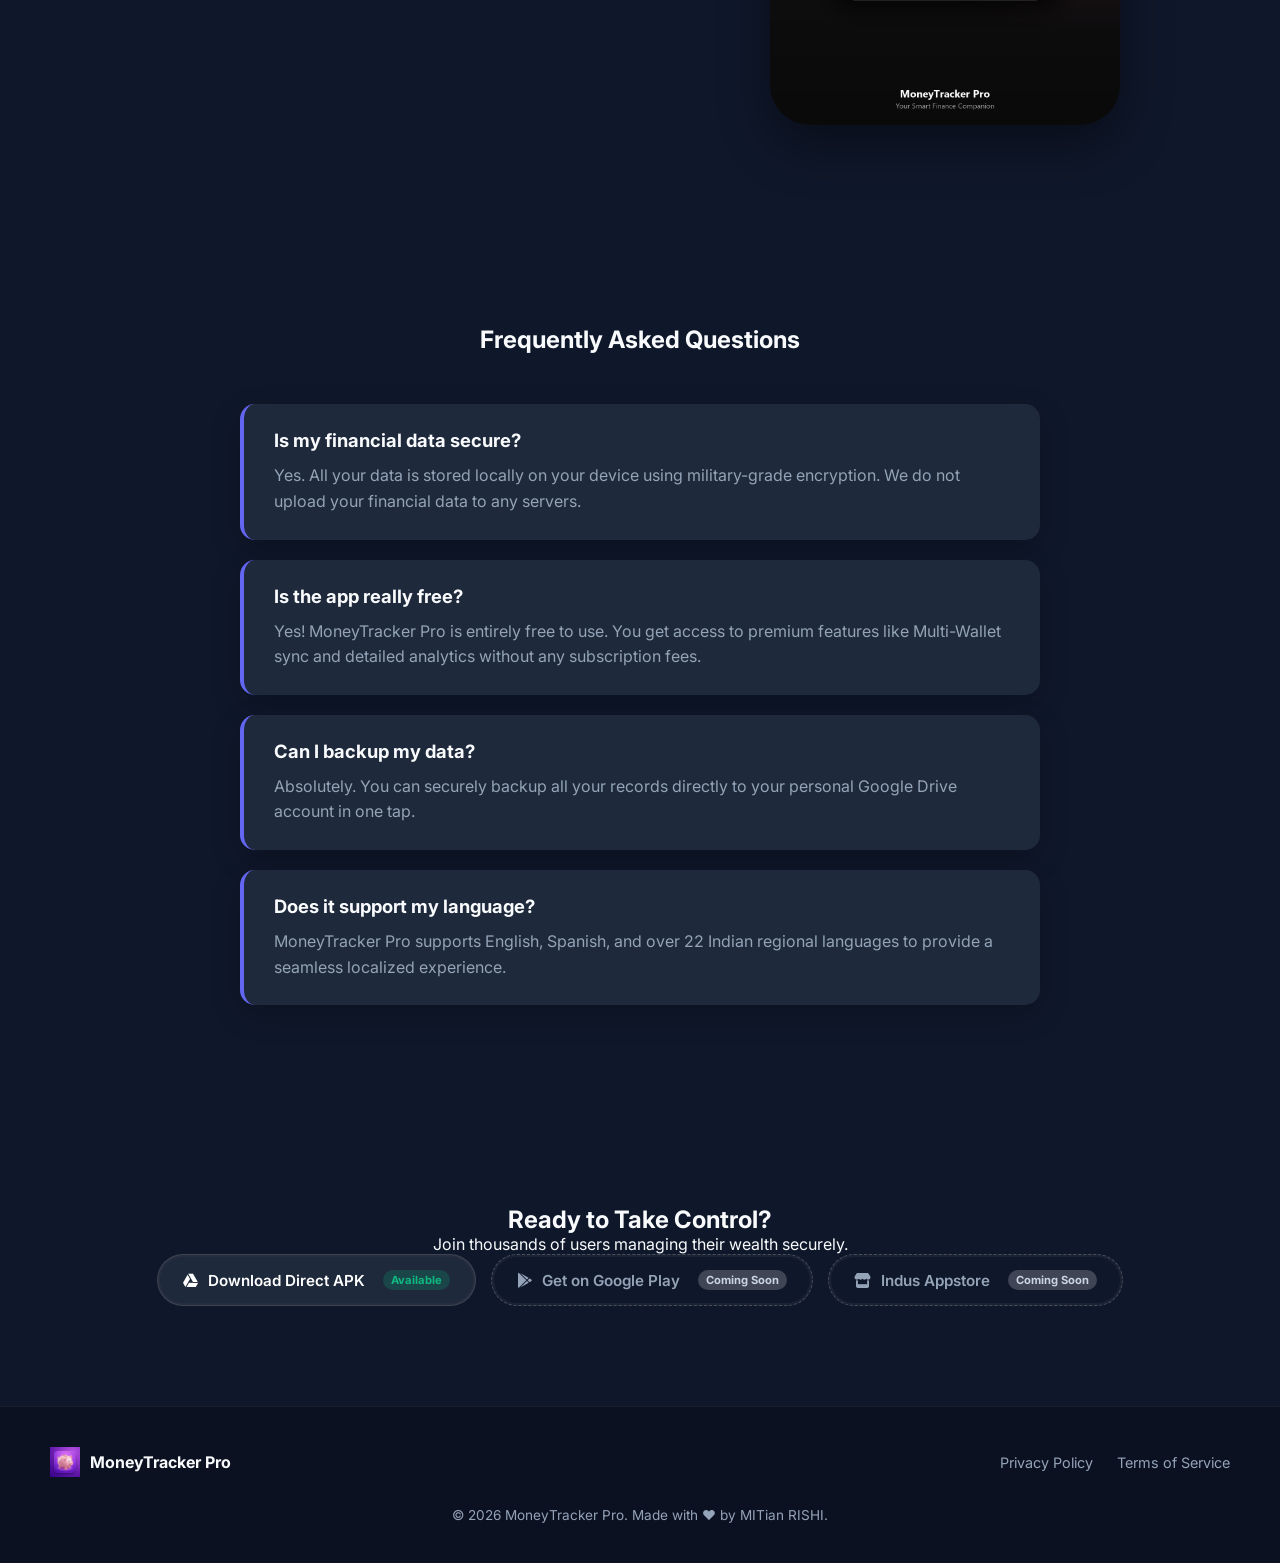
==== commit f2e12938: "Add limited time offer badge" ====
--- a/index.html
+++ b/index.html
@@ -33,6 +33,9 @@
 
     <header class="hero">
         <div class="hero-content fade-in-up">
+            <div class="offer-badge">
+                <i class="fas fa-gift"></i> Limited Time Offer - Free
+            </div>
             <h1>Master Your Money<br><span>Effortlessly.</span></h1>
             <p>The ultimate personal finance manager to track expenses, set budgets, and achieve your financial goals
                 with smart AI insights.</p>
--- a/style.css
+++ b/style.css
@@ -95,6 +95,34 @@
 .hero-content {
     flex: 1;
     max-width: 600px;
+}
+
+.offer-badge {
+    display: inline-flex;
+    align-items: center;
+    gap: 8px;
+    background: linear-gradient(135deg, rgba(37, 99, 235, 0.15), rgba(124, 58, 237, 0.15));
+    border: 1px solid rgba(124, 58, 237, 0.3);
+    color: var(--primary-light);
+    padding: 8px 16px;
+    border-radius: 30px;
+    font-size: 0.85rem;
+    font-weight: 600;
+    margin-bottom: 20px;
+    text-transform: uppercase;
+    letter-spacing: 1px;
+    box-shadow: 0 4px 15px rgba(124, 58, 237, 0.2);
+    animation: pulse-glow 2s infinite;
+}
+
+.offer-badge i {
+    color: var(--primary);
+}
+
+@keyframes pulse-glow {
+    0% { box-shadow: 0 0 0 0 rgba(124, 58, 237, 0.4); }
+    70% { box-shadow: 0 0 0 10px rgba(124, 58, 237, 0); }
+    100% { box-shadow: 0 0 0 0 rgba(124, 58, 237, 0); }
 }
 
 .hero-content h1 {
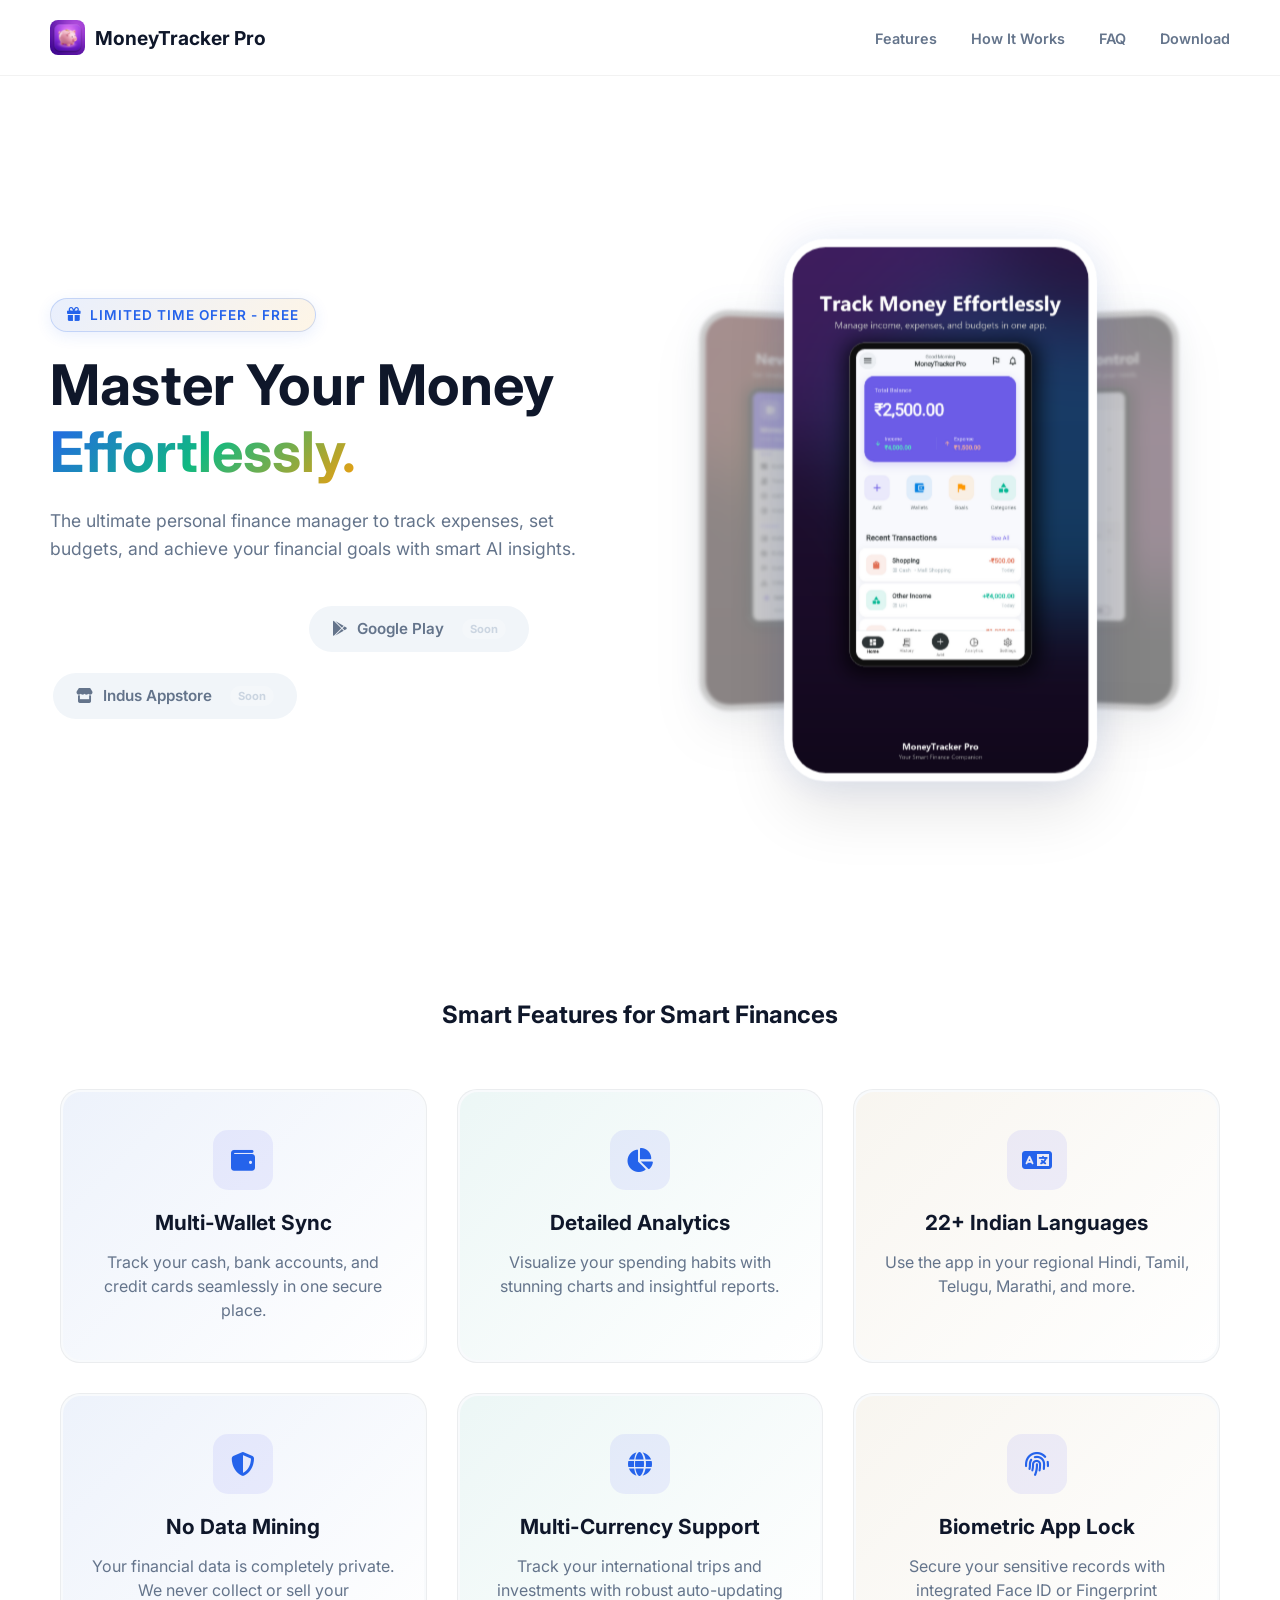
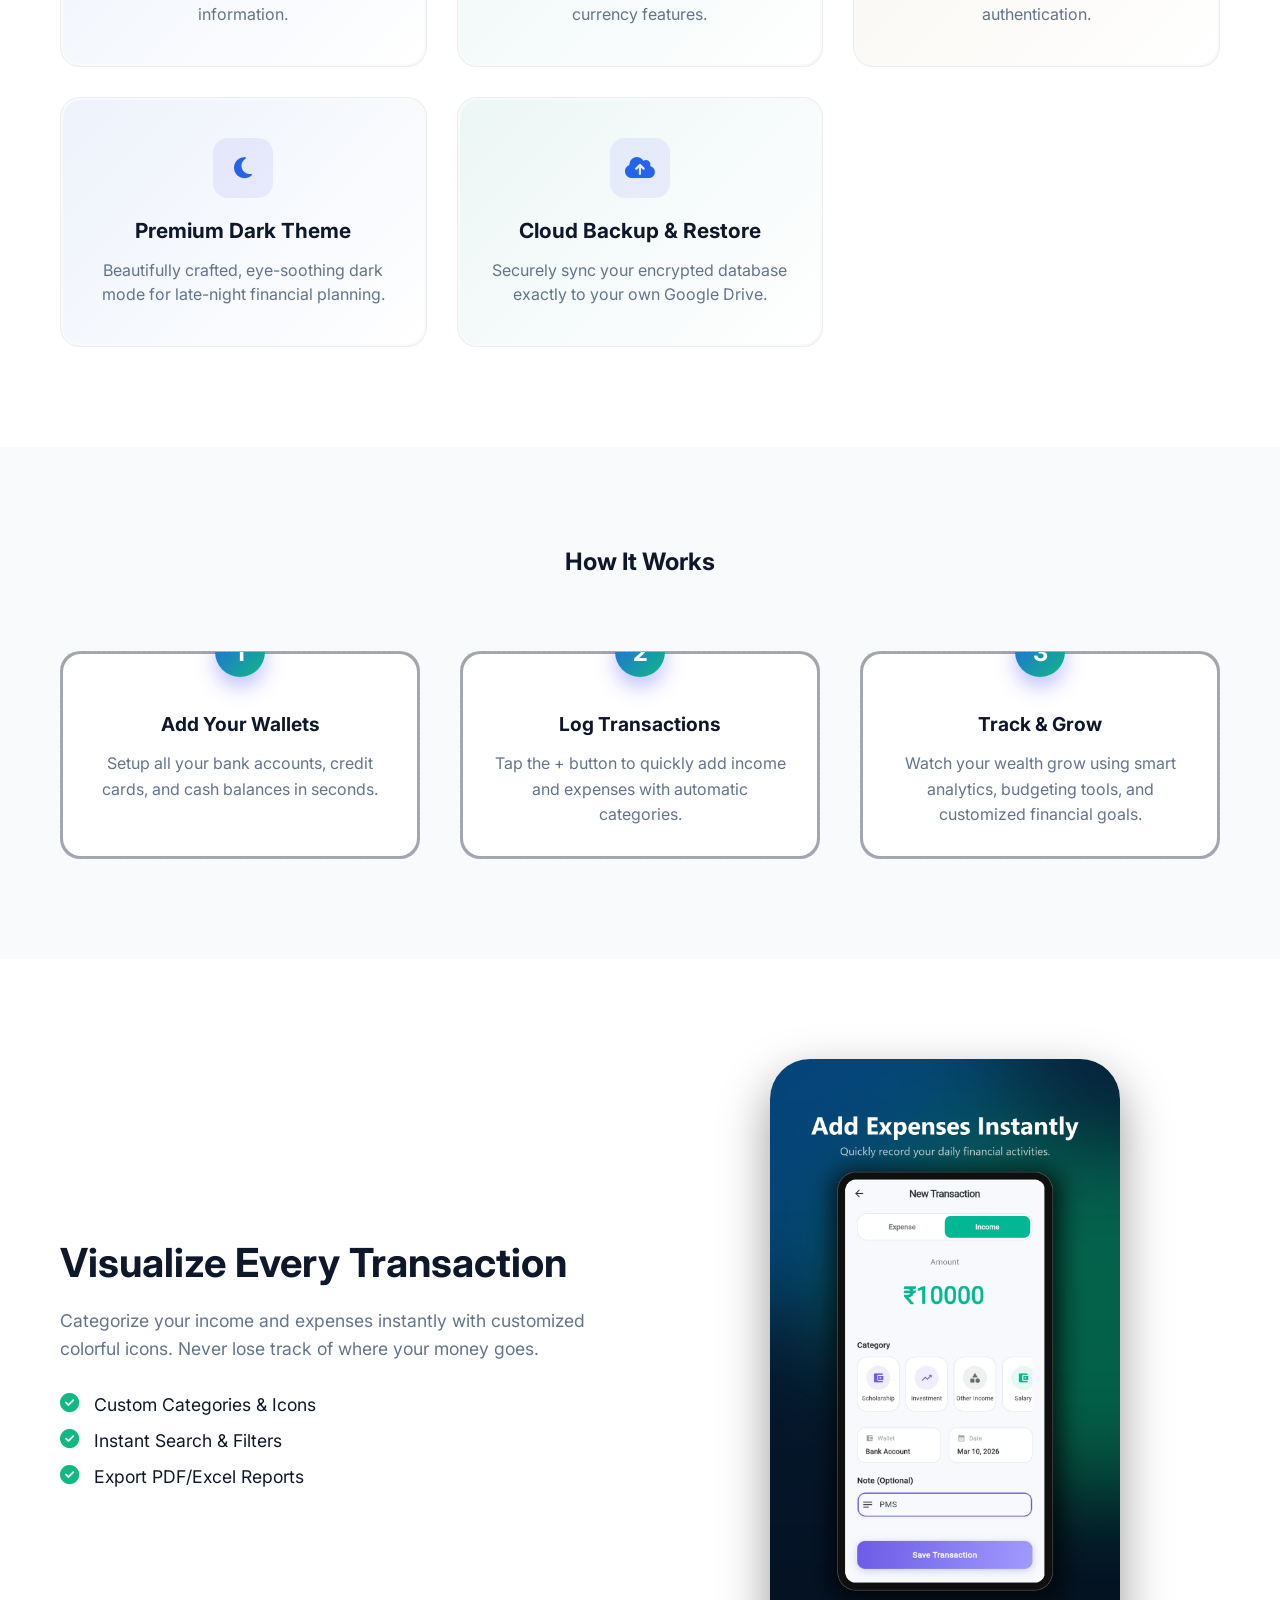
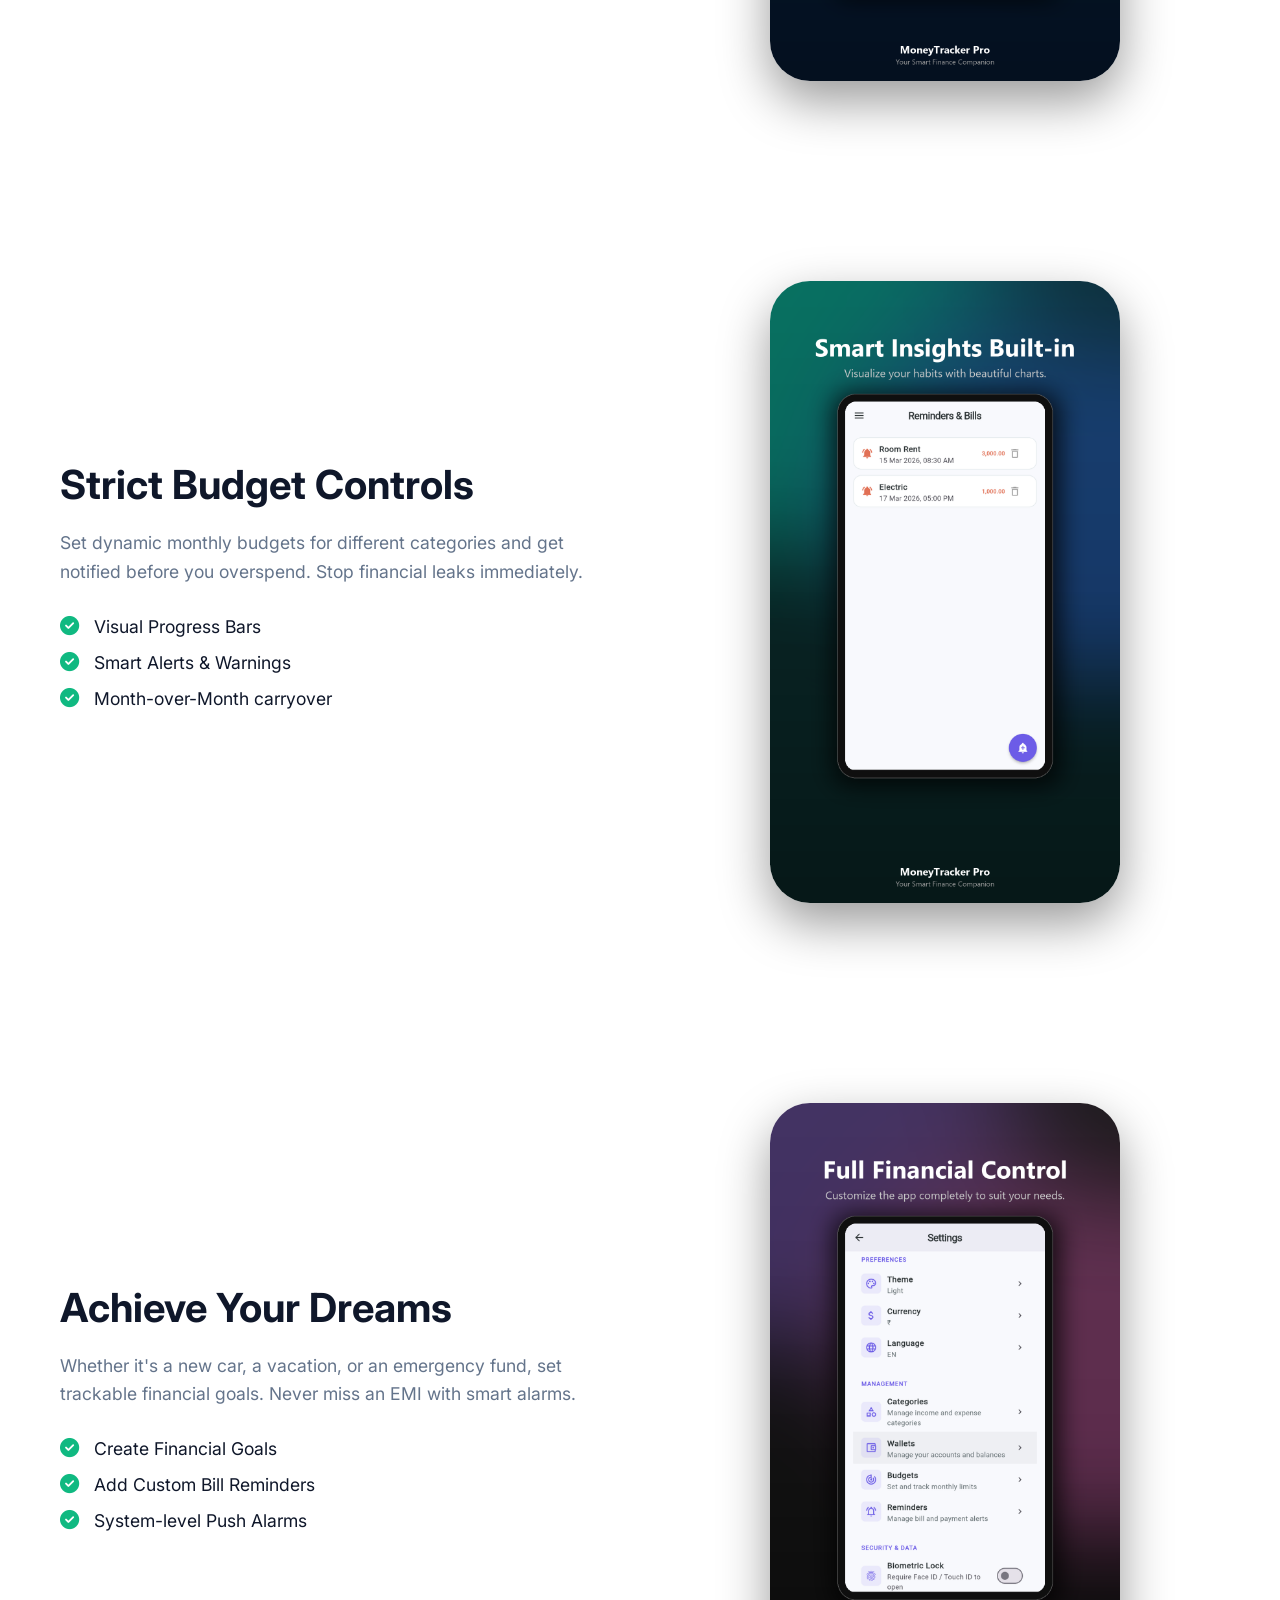
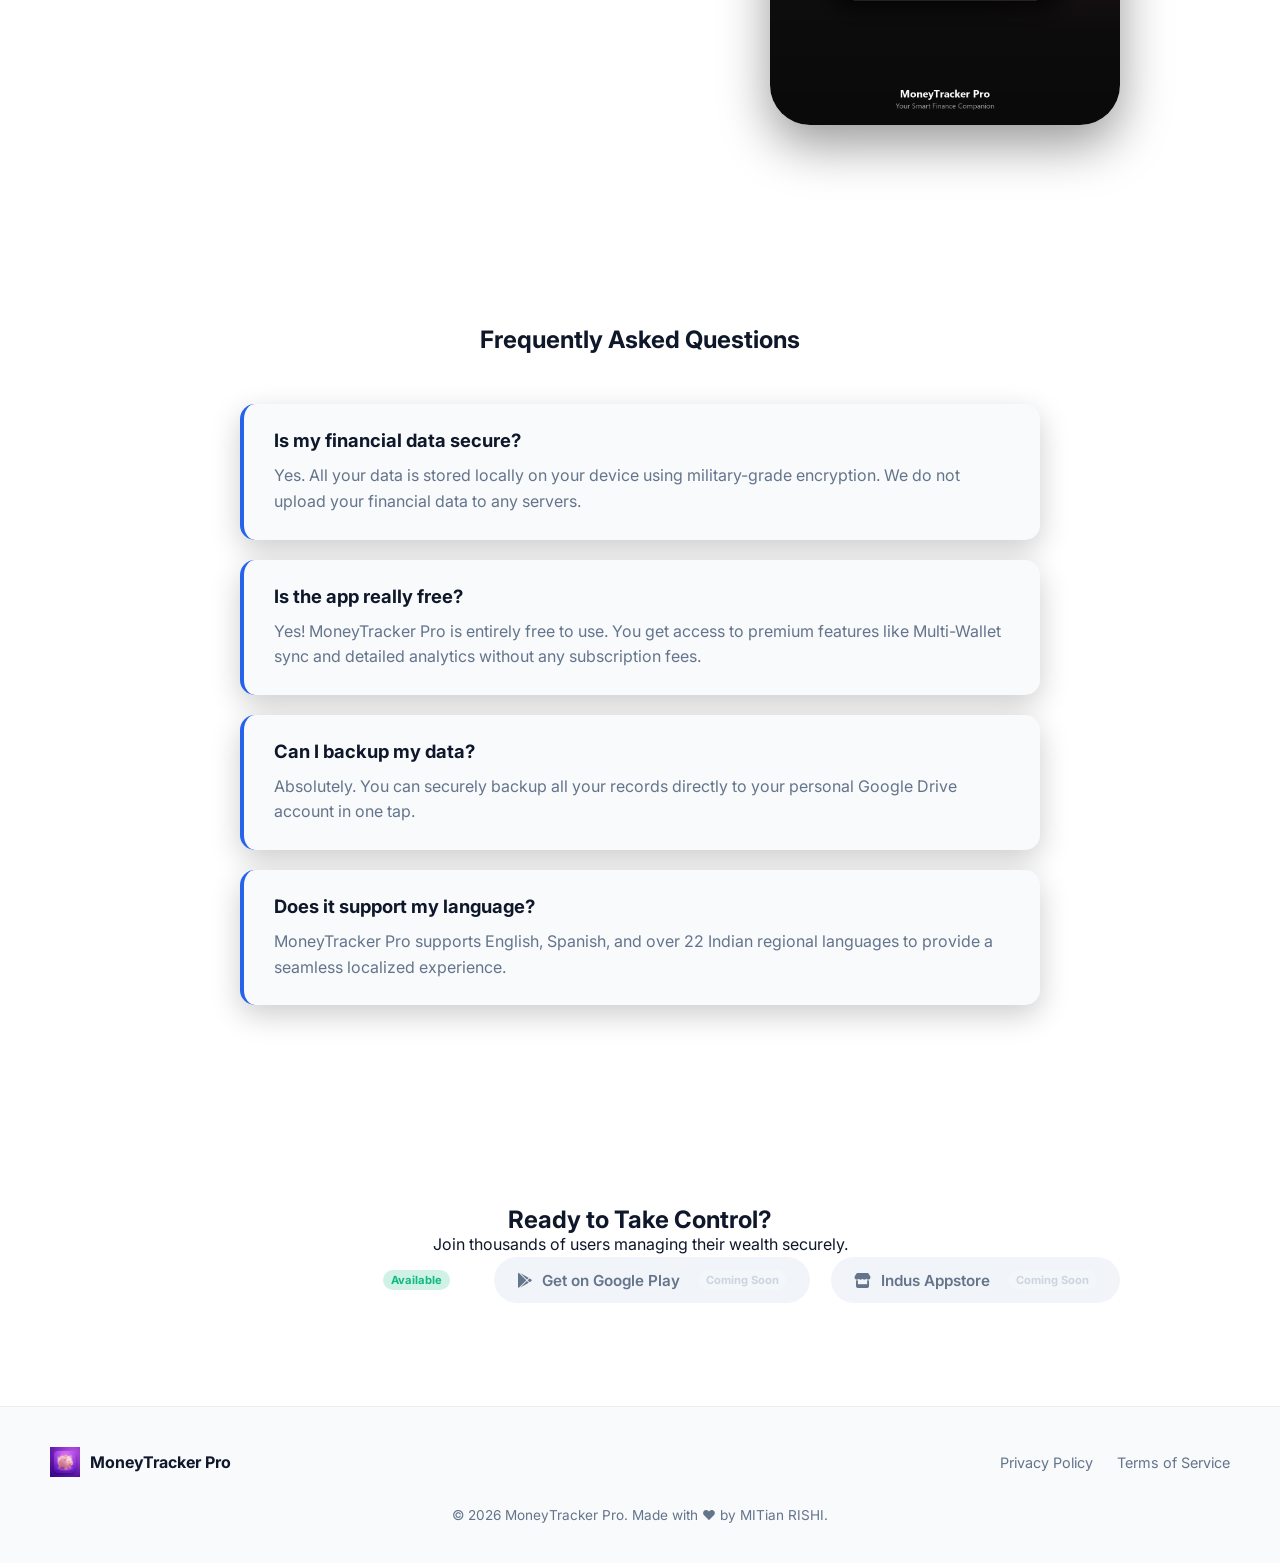
==== commit 2bb8a59a: "Update landing page theme to light with blue, green, and orange accents" ====
--- a/index.html
+++ b/index.html
@@ -41,7 +41,7 @@
                 with smart AI insights.</p>
 
             <div class="download-buttons">
-                <a href="https://drive.google.com/file/d/1fyL3jxsyFUpqr23d3AqHpeP2SaKlklaO/view?usp=sharing"
+                <a href="https://drive.google.com/file/d/1T3FUIn-IrqMAOKJLiBu07EWsBNg6NZNn/view?usp=sharing"
                     class="btn btn-secondary"><i class="fab fa-google-drive"></i> Download APK (Drive)</a>
                 <a href="#" class="btn btn-disabled" title="Coming Soon"><i class="fab fa-google-play"></i> Google Play
                     <span class="badge badge-soon">Soon</span></a>
@@ -234,7 +234,7 @@
             <h2>Ready to Take Control?</h2>
             <p>Join thousands of users managing their wealth securely.</p>
             <div class="download-buttons center">
-                <a href="https://drive.google.com/file/d/1fyL3jxsyFUpqr23d3AqHpeP2SaKlklaO/view?usp=sharing"
+                <a href="https://drive.google.com/file/d/1T3FUIn-IrqMAOKJLiBu07EWsBNg6NZNn/view?usp=sharing"
                     class="btn btn-secondary"><i class="fab fa-google-drive"></i> Download Direct APK <span
                         class="badge badge-avail">Available</span></a>
                 <a href="#" class="btn btn-disabled"><i class="fab fa-google-play"></i> Get on Google Play <span
--- a/style.css
+++ b/style.css
@@ -1,12 +1,14 @@
 :root {
-    --primary: #6366f1;
-    --primary-alt: #4f46e5;
-    --secondary: #ec4899;
-    --bg-dark: #0f172a;
-    --bg-card: #1e293b;
-    --text-main: #f8fafc;
-    --text-muted: #94a3b8;
-    --success: #10b981;
+    --primary: #2563EB; /* Blue */
+    --primary-light: #60A5FA;
+    --primary-alt: #1D4ED8;
+    --secondary: #10B981; /* Green */
+    --accent: #F59E0B; /* Orange */
+    --bg-light: #FFFFFF;
+    --bg-card: #F8FAFC;
+    --text-main: #0F172A;
+    --text-muted: #64748B;
+    --success: #10B981;
 }
 
 * {
@@ -17,7 +19,7 @@
 }
 
 body {
-    background-color: var(--bg-dark);
+    background-color: var(--bg-light);
     color: var(--text-main);
     overflow-x: hidden;
 }
@@ -47,13 +49,13 @@
     justify-content: space-between;
     align-items: center;
     padding: 20px 50px;
-    background: rgba(15, 23, 42, 0.8);
+    background: rgba(255, 255, 255, 0.8);
     backdrop-filter: blur(10px);
     position: fixed;
     top: 0;
     width: 100%;
     z-index: 100;
-    border-bottom: 1px solid rgba(255,255,255,0.05);
+    border-bottom: 1px solid rgba(0,0,0,0.05);
 }
 
 .navbar .logo {
@@ -101,9 +103,9 @@
     display: inline-flex;
     align-items: center;
     gap: 8px;
-    background: linear-gradient(135deg, rgba(37, 99, 235, 0.15), rgba(124, 58, 237, 0.15));
-    border: 1px solid rgba(124, 58, 237, 0.3);
-    color: var(--primary-light);
+    background: linear-gradient(135deg, rgba(37, 99, 235, 0.1), rgba(245, 158, 11, 0.1));
+    border: 1px solid rgba(37, 99, 235, 0.2);
+    color: var(--primary);
     padding: 8px 16px;
     border-radius: 30px;
     font-size: 0.85rem;
@@ -111,7 +113,7 @@
     margin-bottom: 20px;
     text-transform: uppercase;
     letter-spacing: 1px;
-    box-shadow: 0 4px 15px rgba(124, 58, 237, 0.2);
+    box-shadow: 0 4px 15px rgba(37, 99, 235, 0.1);
     animation: pulse-glow 2s infinite;
 }
 
@@ -132,7 +134,7 @@
 }
 
 .hero-content h1 span {
-    background: linear-gradient(135deg, var(--primary), var(--secondary));
+    background: linear-gradient(135deg, var(--primary), var(--secondary), var(--accent));
     -webkit-background-clip: text;
     background-clip: text;
     -webkit-text-fill-color: transparent;
@@ -169,9 +171,9 @@
     position: absolute;
     width: 300px;
     border-radius: 40px;
-    box-shadow: 0 30px 60px rgba(0,0,0,0.6), 0 0 40px rgba(99, 102, 241, 0.3);
-    border: 8px solid #1e293b;
-    background: #0f172a;
+    box-shadow: 0 30px 60px rgba(0,0,0,0.1), 0 0 40px rgba(37, 99, 231, 0.1);
+    border: 8px solid #FFFFFF;
+    background: #FFFFFF;
     overflow: hidden;
     transition: transform 0.6s cubic-bezier(0.25, 1, 0.5, 1), box-shadow 0.6s ease, filter 0.6s ease;
 }
@@ -204,19 +206,19 @@
     transform: translateX(-190px) translateZ(-80px) rotateY(10deg) scale(0.9);
     opacity: 0.8;
     filter: blur(1px) brightness(0.9);
-    box-shadow: -20px 20px 40px rgba(236, 72, 153, 0.2);
+    box-shadow: -20px 20px 40px rgba(0, 184, 148, 0.2);
 }
 
 .phone-showcase:hover .bg-phone-right {
     transform: translateX(190px) translateZ(-80px) rotateY(-10deg) scale(0.9);
     opacity: 0.8;
     filter: blur(1px) brightness(0.9);
-    box-shadow: 20px 20px 40px rgba(99, 102, 241, 0.2);
+    box-shadow: 20px 20px 40px rgba(108, 92, 231, 0.2);
 }
 
 .phone-showcase:hover .main-phone {
     transform: translateZ(90px) scale(1.02);
-    box-shadow: 0 40px 80px rgba(99, 102, 241, 0.5), 0 0 60px rgba(236, 72, 153, 0.3);
+    box-shadow: 0 40px 80px rgba(108, 92, 231, 0.5), 0 0 60px rgba(0, 184, 148, 0.3);
 }
 
 @keyframes floating-phones {
@@ -258,7 +260,7 @@
     left: -50%;
     width: 200%;
     height: 200%;
-    background: conic-gradient(transparent, var(--secondary), var(--primary), transparent 50%);
+    background: conic-gradient(transparent, var(--secondary), var(--primary), var(--accent), transparent 50%);
     animation: rotate-border 2.5s linear infinite;
     opacity: 0;
     transition: opacity 0.3s ease;
@@ -296,7 +298,7 @@
     border: 1px solid rgba(255,255,255,0.1);
 }
 .btn-secondary::after {
-    background: #1e293b;
+    background: #FFFFFF;
 }
 
 .btn-secondary:hover {
@@ -312,7 +314,7 @@
     border: 1px dashed rgba(255,255,255,0.2);
 }
 .btn-disabled::after {
-    background: #0f172a;
+    background: #F1F5F9;
 }
 .btn-disabled:hover {
     border-color: transparent;
@@ -347,7 +349,7 @@
     background: var(--bg-card);
     padding: 40px 30px;
     border-radius: 20px;
-    border: 1px solid rgba(255,255,255,0.05);
+    border: 1px solid rgba(0,0,0,0.05);
     transition: transform 0.3s, box-shadow 0.3s;
     position: relative;
     overflow: hidden;
@@ -361,7 +363,7 @@
     left: -50%;
     width: 200%;
     height: 200%;
-    background: conic-gradient(transparent, var(--primary), #818cf8, var(--secondary), transparent 50%);
+    background: conic-gradient(transparent, var(--primary), var(--secondary), var(--accent), transparent 50%);
     animation: rotate-border 2.5s linear infinite;
     opacity: 0;
     transition: opacity 0.5s ease;
@@ -372,20 +374,20 @@
     content: '';
     position: absolute;
     inset: 2px;
-    background: linear-gradient(135deg, var(--bg-card), #161f33);
+    background: linear-gradient(135deg, var(--bg-card), #FFFFFF);
     border-radius: 18px;
     z-index: -1;
 }
 
 /* Specific Feature Card Tinting for UI Enhancement */
-.feature-card:nth-child(1)::after { background: linear-gradient(135deg, rgba(30, 64, 175, 0.4), var(--bg-card)); } /* Blue - Wallet */
-.feature-card:nth-child(2)::after { background: linear-gradient(135deg, rgba(190, 24, 93, 0.4), var(--bg-card)); } /* Pink - Analytics */
-.feature-card:nth-child(3)::after { background: linear-gradient(135deg, rgba(180, 83, 9, 0.4), var(--bg-card)); } /* Orange - Languages */
-.feature-card:nth-child(4)::after { background: linear-gradient(135deg, rgba(21, 128, 61, 0.4), var(--bg-card)); } /* Green - Privacy */
-.feature-card:nth-child(5)::after { background: linear-gradient(135deg, rgba(15, 118, 110, 0.4), var(--bg-card)); } /* Teal - Currency */
-.feature-card:nth-child(6)::after { background: linear-gradient(135deg, rgba(126, 34, 206, 0.4), var(--bg-card)); } /* Purple - Biometric */
-.feature-card:nth-child(7)::after { background: linear-gradient(135deg, rgba(30, 41, 59, 0.8), var(--bg-card)); } /* Dark Slate - Theme */
-.feature-card:nth-child(8)::after { background: linear-gradient(135deg, rgba(55, 48, 163, 0.4), var(--bg-card)); } /* Indigo - Cloud */
+.feature-card:nth-child(1)::after { background: linear-gradient(135deg, rgba(37, 99, 235, 0.05), #FFFFFF); } /* Blue */
+.feature-card:nth-child(2)::after { background: linear-gradient(135deg, rgba(16, 185, 129, 0.05), #FFFFFF); } /* Green */
+.feature-card:nth-child(3)::after { background: linear-gradient(135deg, rgba(245, 158, 11, 0.05), #FFFFFF); } /* Orange */
+.feature-card:nth-child(4)::after { background: linear-gradient(135deg, rgba(37, 99, 235, 0.05), #FFFFFF); } /* Blue */
+.feature-card:nth-child(5)::after { background: linear-gradient(135deg, rgba(16, 185, 129, 0.05), #FFFFFF); } /* Green */
+.feature-card:nth-child(6)::after { background: linear-gradient(135deg, rgba(245, 158, 11, 0.05), #FFFFFF); } /* Orange */
+.feature-card:nth-child(7)::after { background: linear-gradient(135deg, rgba(37, 99, 235, 0.05), #FFFFFF); } /* Blue */
+.feature-card:nth-child(8)::after { background: linear-gradient(135deg, rgba(16, 185, 129, 0.05), #FFFFFF); } /* Green */
 
 .feature-card:hover {
     transform: translateY(-10px);
@@ -478,7 +480,7 @@
 
 /* How It Works */
 .how-it-works {
-    background: var(--bg-dark);
+    background: #F8FAFC;
 }
 
 .steps-container {
@@ -507,7 +509,7 @@
     left: -50%;
     width: 200%;
     height: 200%;
-    background: conic-gradient(transparent, var(--secondary), #f472b6, var(--primary), transparent 50%);
+    background: conic-gradient(transparent, var(--secondary), var(--primary-light), var(--primary), transparent 50%);
     animation: rotate-border 2.5s linear infinite;
     opacity: 0;
     transition: opacity 0.5s ease;
@@ -518,7 +520,7 @@
     content: '';
     position: absolute;
     inset: 2px;
-    background: linear-gradient(135deg, rgba(30, 41, 59, 0.6), #161f33);
+    background: #FFFFFF;
     border-radius: 18px;
     z-index: -1;
 }
@@ -593,9 +595,9 @@
 
 /* Footer */
 footer {
-    border-top: 1px solid rgba(255,255,255,0.05);
+    border-top: 1px solid rgba(0,0,0,0.05);
     padding: 40px 50px;
-    background: #0b1121;
+    background: #F8FAFC;
 }
 
 .footer-content {
@@ -730,7 +732,7 @@
         position: absolute;
         top: -500px;
         left: 0;
-        background: rgba(15, 23, 42, 0.98);
+        background: rgba(255, 255, 255, 0.98);
         backdrop-filter: blur(15px);
         width: 100%;
         height: auto;
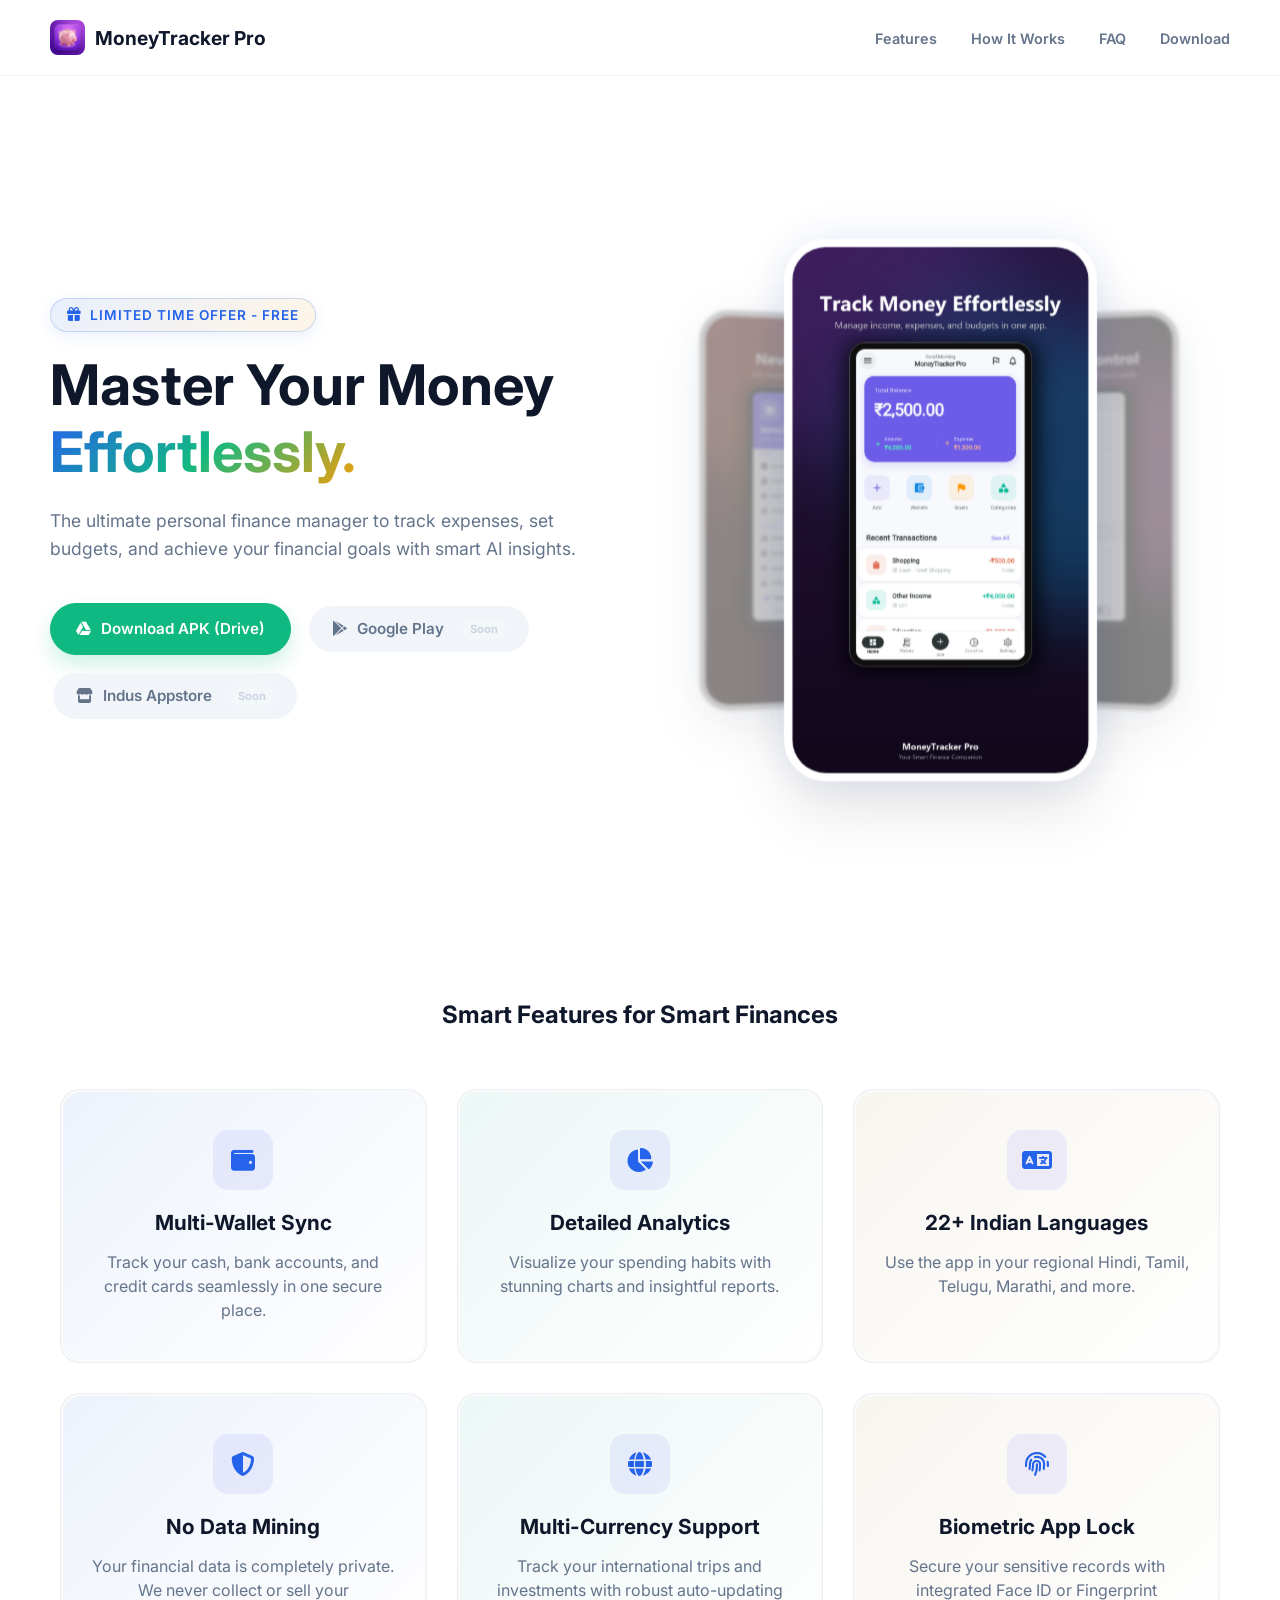
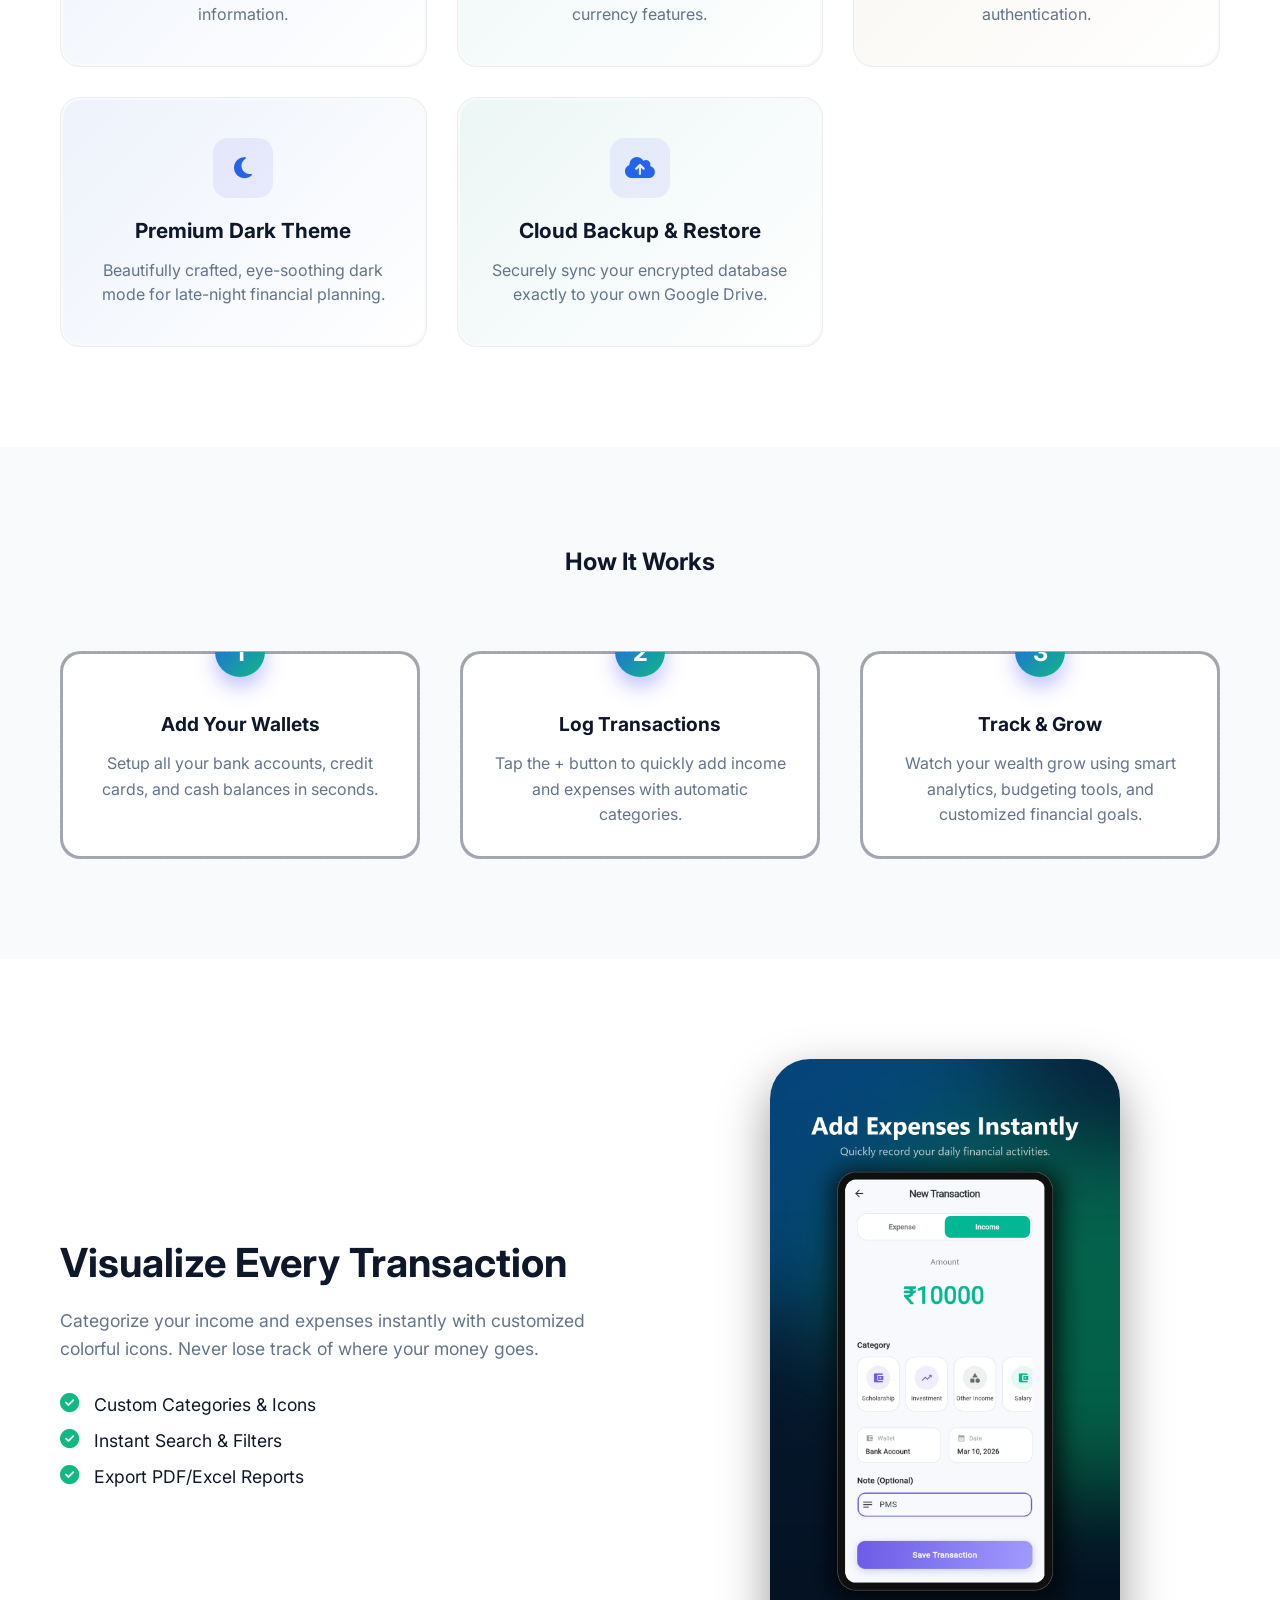
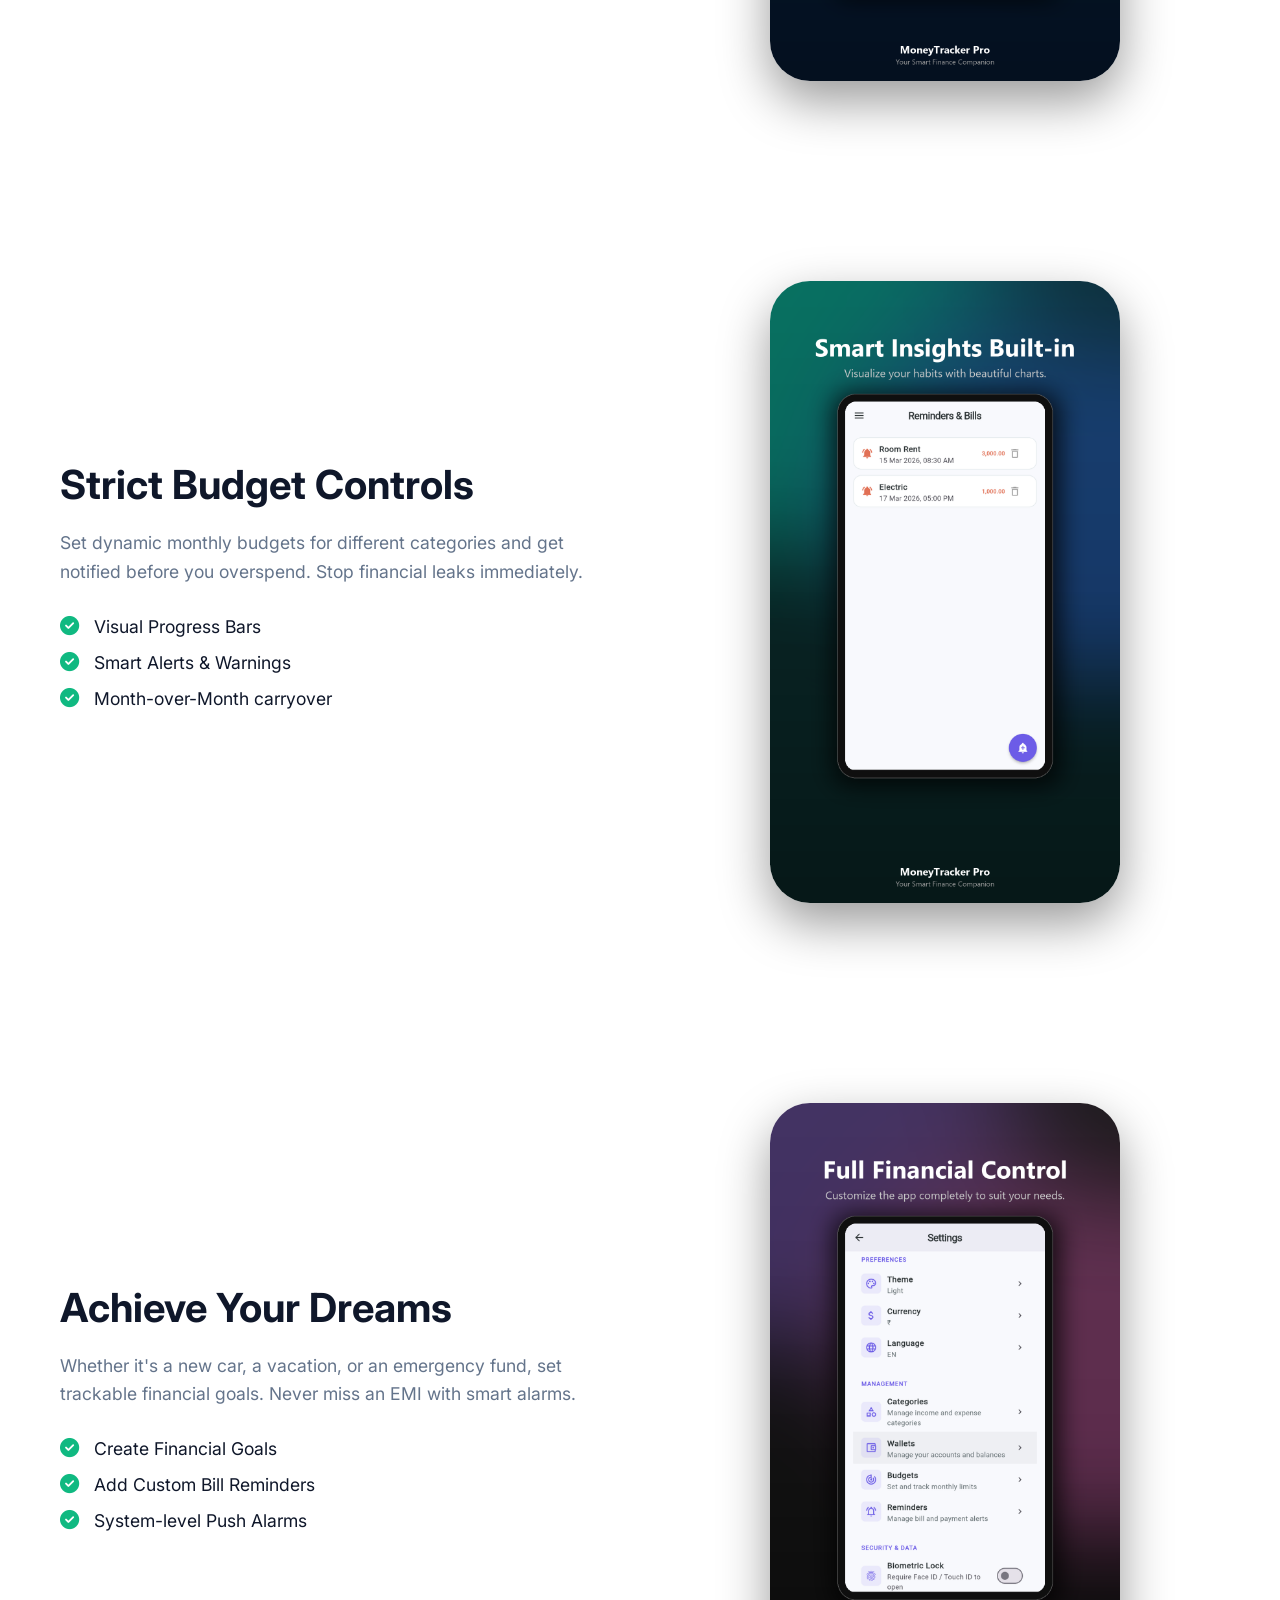
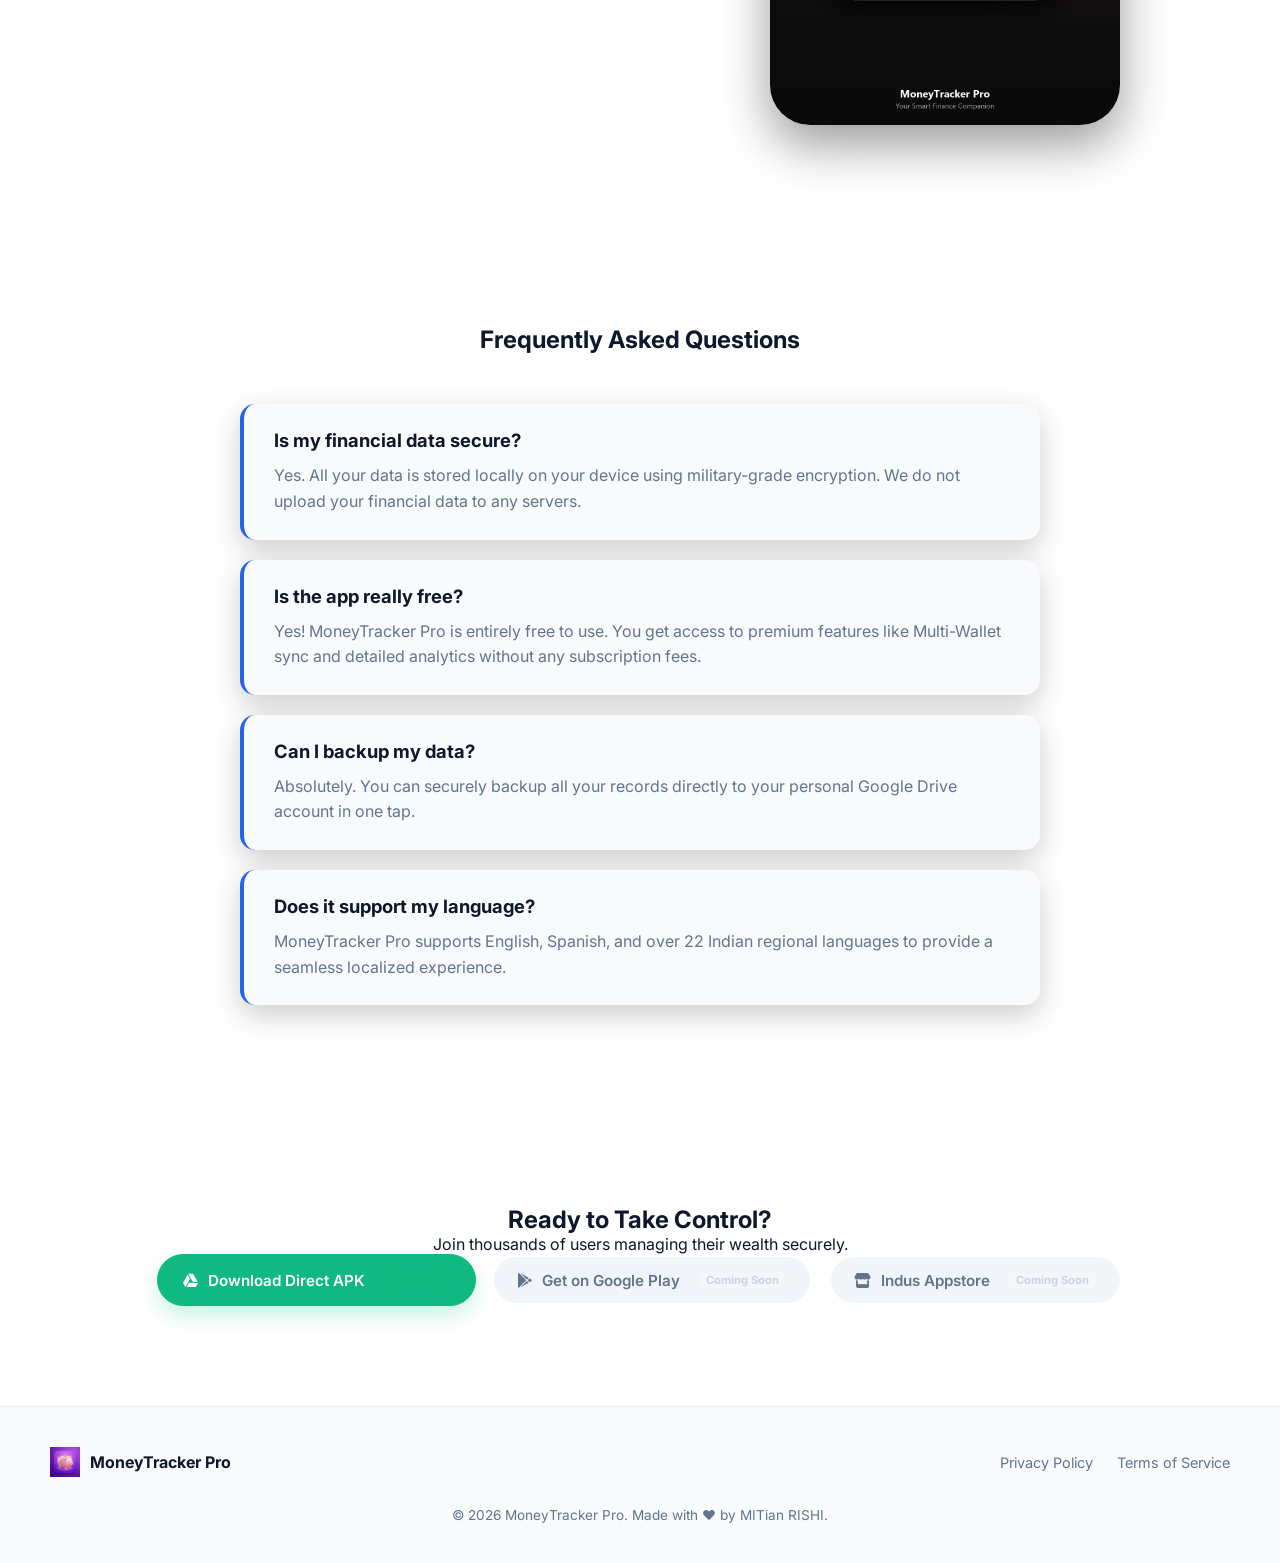
==== commit bf60e089: "Install Vercel Web Analytics Implemented Vercel Web Analytics for MoneyTracker Pro  ## Summary Succe" ====
--- a/index.html
+++ b/index.html
@@ -10,6 +10,11 @@
     <link href="https://fonts.googleapis.com/css2?family=Inter:wght@300;400;600;700&display=swap" rel="stylesheet">
     <!-- Font Awesome -->
     <link rel="stylesheet" href="https://cdnjs.cloudflare.com/ajax/libs/font-awesome/6.4.0/css/all.min.css">
+    <!-- Vercel Web Analytics -->
+    <script>
+        window.va = window.va || function () { (window.vaq = window.vaq || []).push(arguments); };
+    </script>
+    <script defer src="/_vercel/insights/script.js"></script>
 </head>
 
 <body>
--- a/style.css
+++ b/style.css
@@ -293,17 +293,18 @@
 }
 
 .btn-secondary {
-    background: rgba(255,255,255,0.1);
+    background: var(--secondary);
     color: white;
-    border: 1px solid rgba(255,255,255,0.1);
+    border: 1px solid var(--secondary);
+    box-shadow: 0 10px 20px rgba(16, 185, 129, 0.2);
 }
 .btn-secondary::after {
-    background: #FFFFFF;
+    background: var(--secondary);
 }
 
 .btn-secondary:hover {
-    background: transparent;
-    border-color: transparent;
+    background: var(--secondary);
+    opacity: 0.9;
     transform: translateY(-3px);
 }
 
